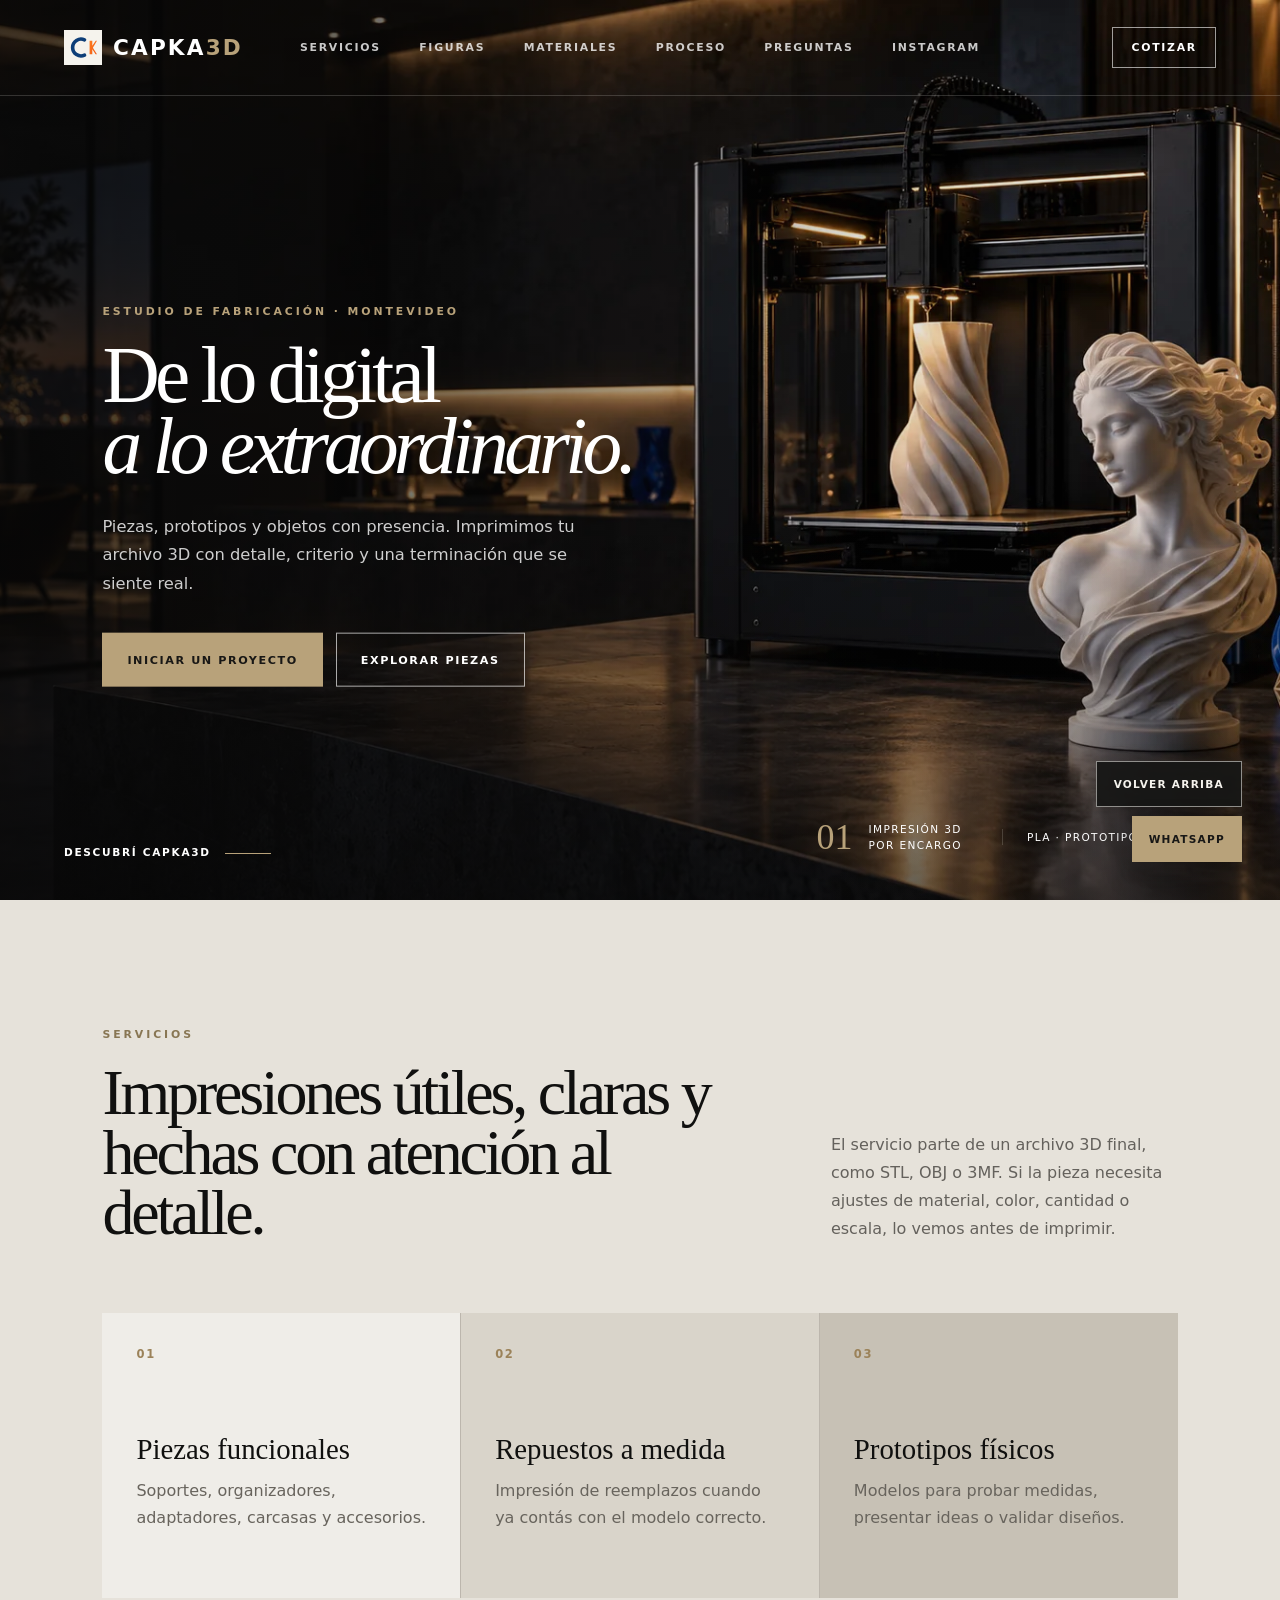
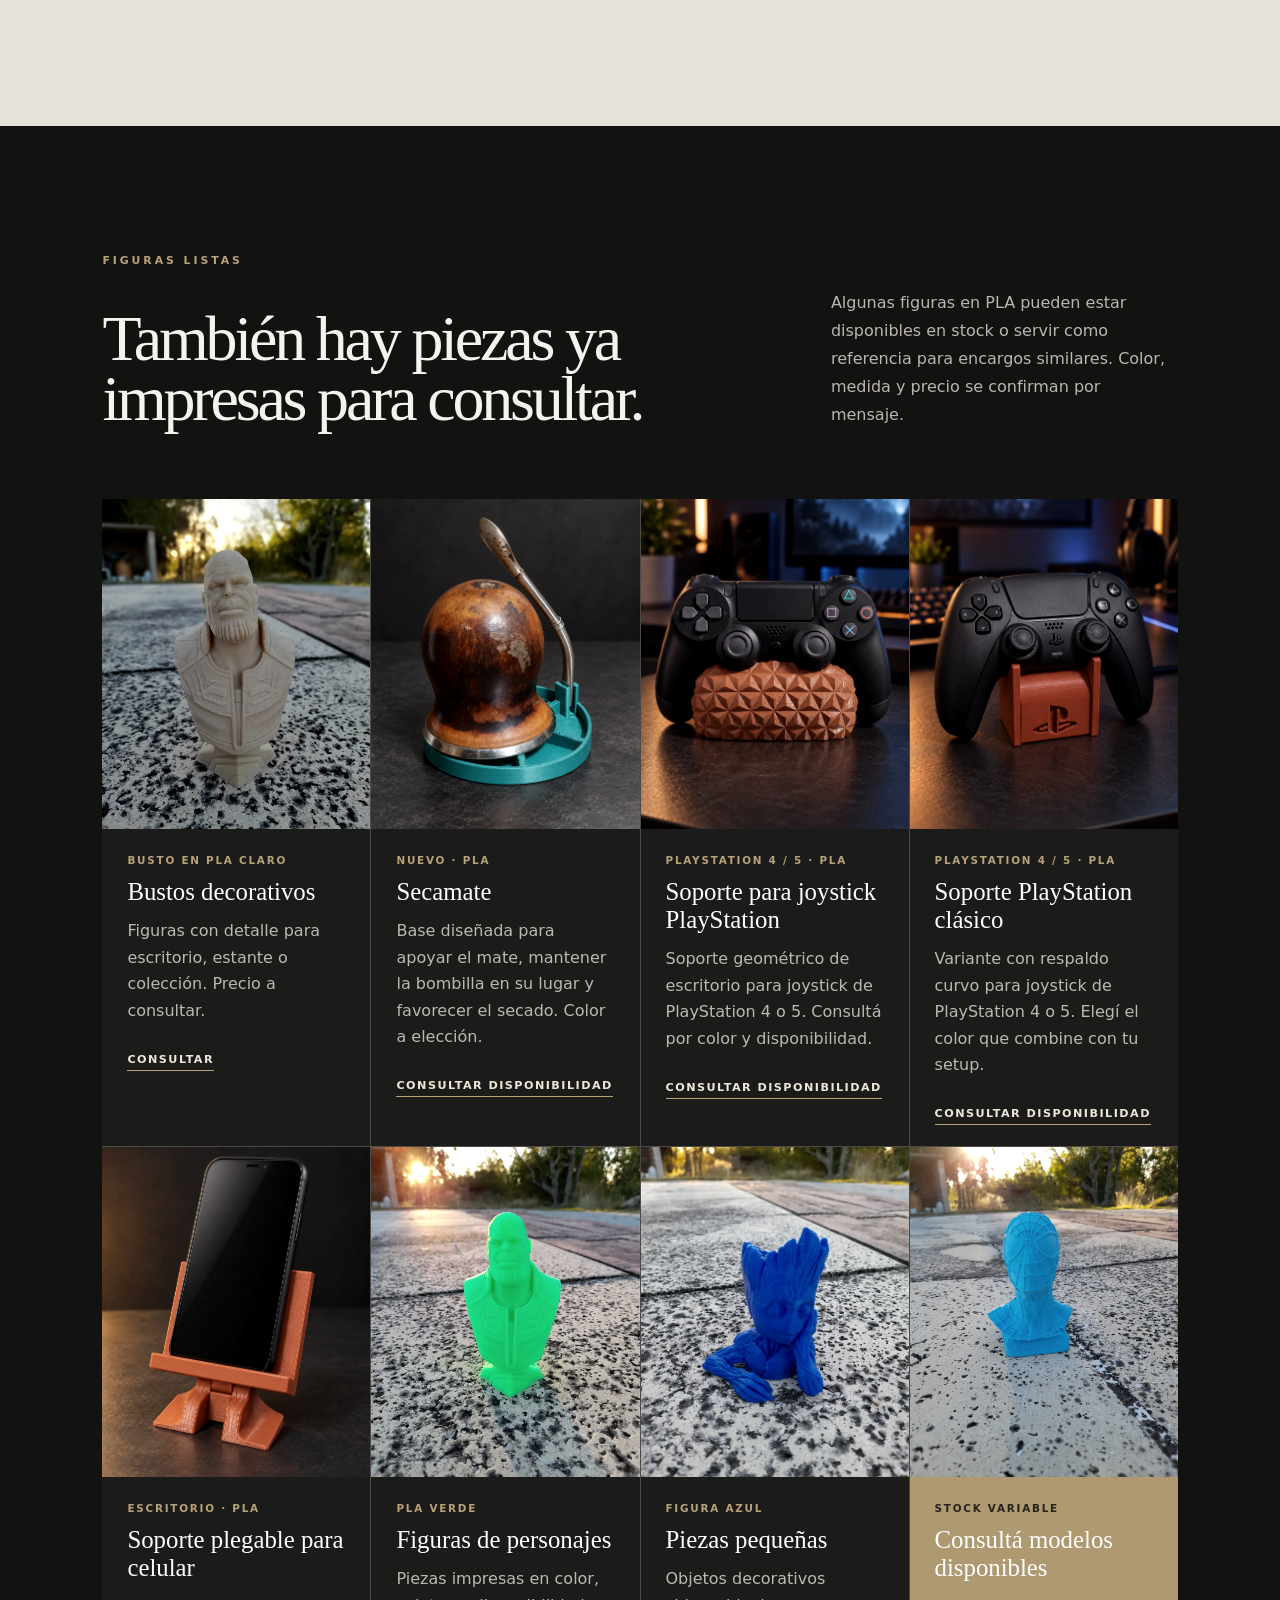
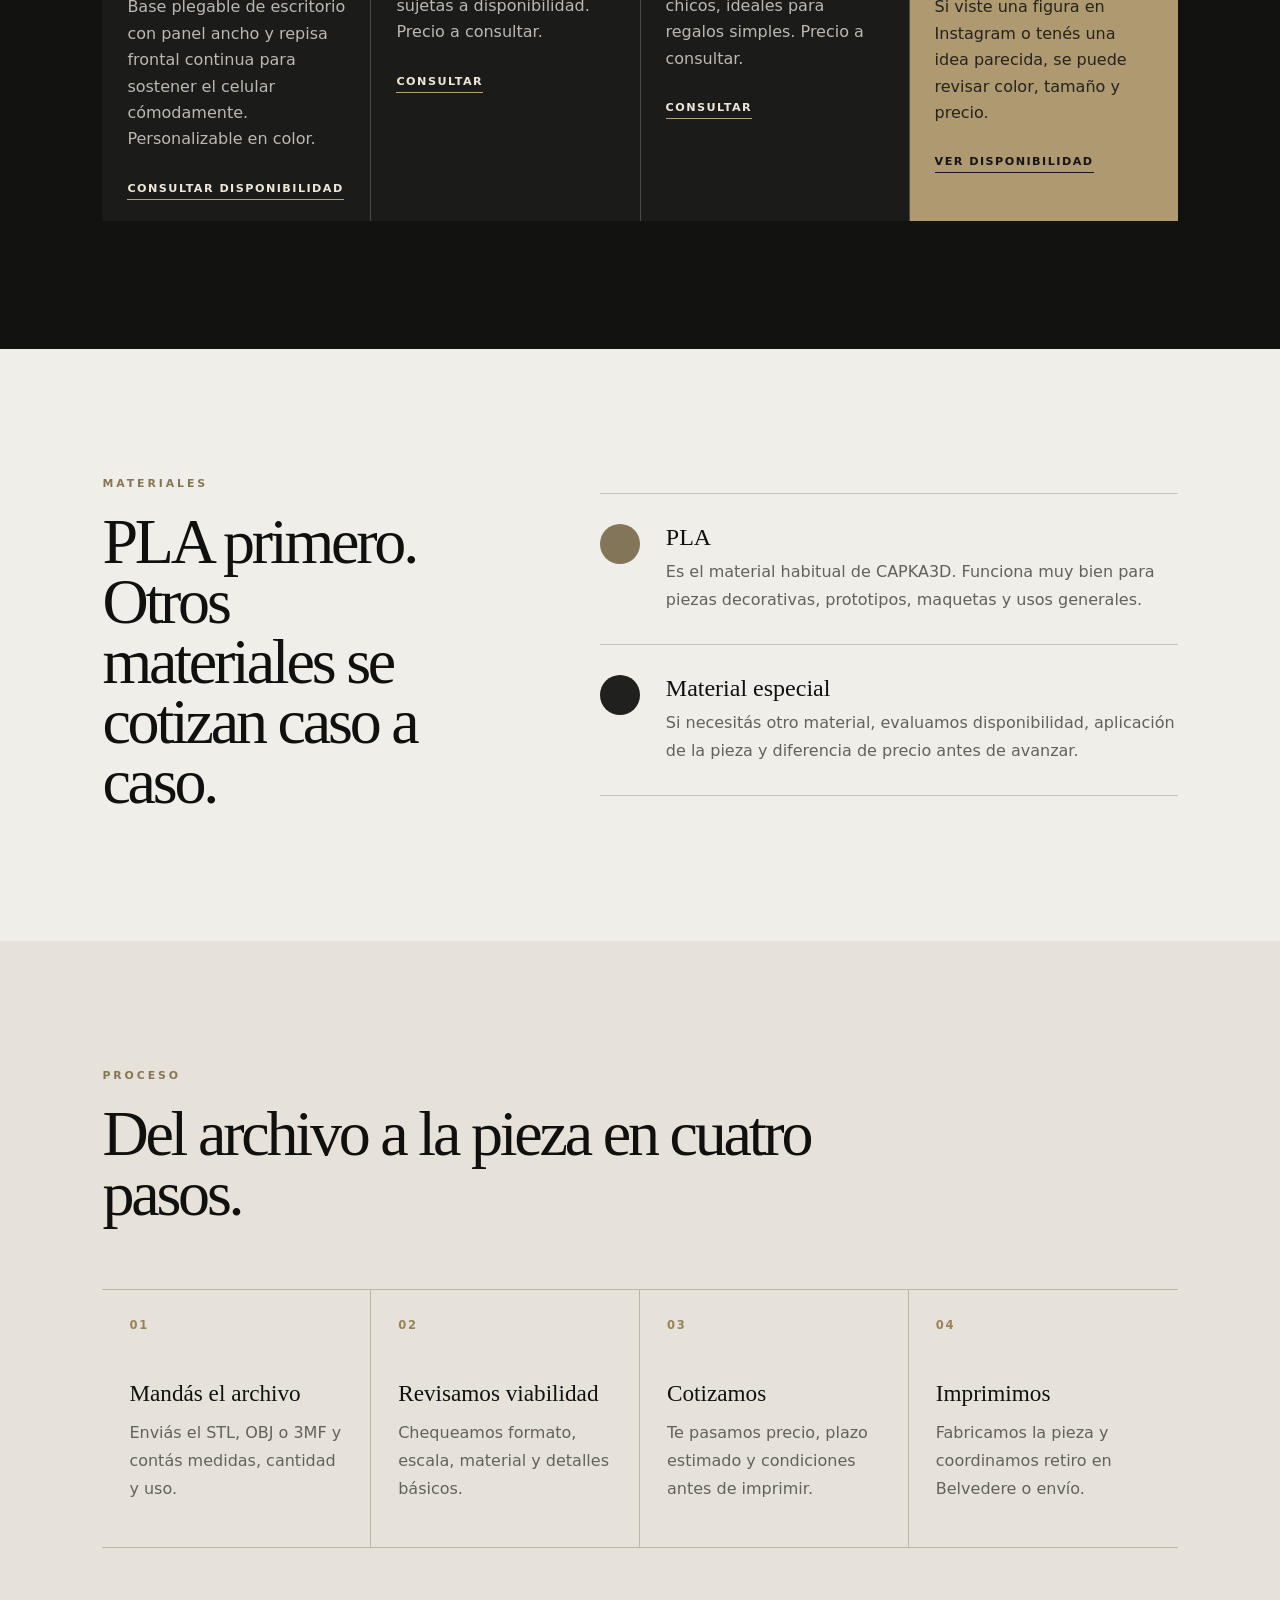
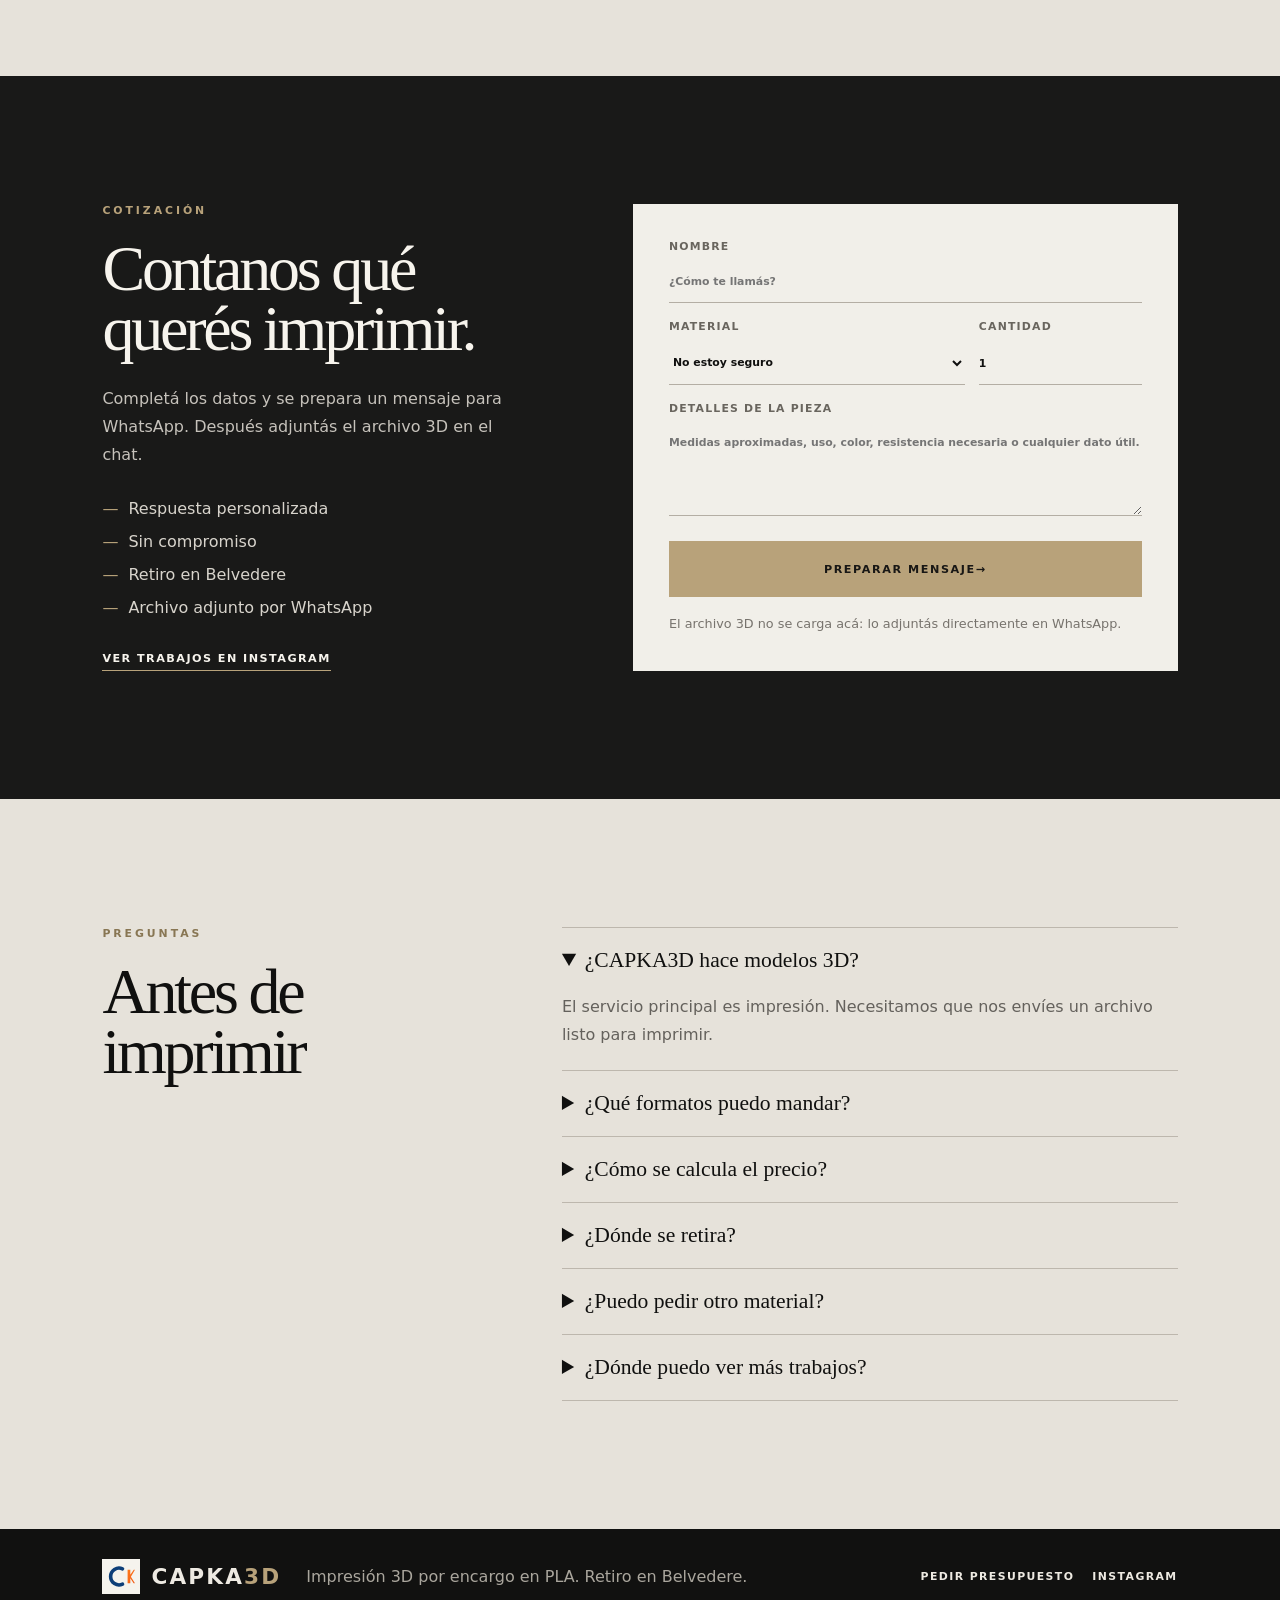
==== index.html @ 9d84adc4 "Subo archivos de la web" ====
<!doctype html>
<html lang="es">
  <head>
    <meta charset="utf-8" />
    <meta name="viewport" content="width=device-width, initial-scale=1" />
    <title>CAPKA3D | Impresión 3D por encargo</title>
    <meta
      name="description"
      content="CAPKA3D ofrece impresión 3D por encargo en PLA. Enviá tu archivo 3D listo para imprimir y recibí una cotización personalizada."
    />
    <link rel="preload" href="assets/webp/hero-capka3d-premium-v2.webp" as="image" />
    <link rel="icon" href="assets/logo-mark.svg" type="image/svg+xml" />
    <link rel="stylesheet" href="styles.css" />
    <script src="script.js" defer></script>
  </head>
  <body>
    <header class="site-header">
      <a class="brand" href="#inicio" aria-label="CAPKA3D, inicio">
        <img
          class="brand-mark"
          src="assets/logo-mark.svg"
          alt=""
          aria-hidden="true"
        />
        <span class="brand-word">CAPKA<span>3D</span></span>
      </a>
      <button class="menu-toggle" type="button" aria-expanded="false">
        <span></span>
        <span></span>
        <span></span>
        <span class="sr-only">Abrir menú</span>
      </button>
      <nav class="site-nav" aria-label="Navegación principal">
        <a href="#servicios">Servicios</a>
        <a href="#figuras">Figuras</a>
        <a href="#materiales">Materiales</a>
        <a href="#proceso">Proceso</a>
        <a href="#preguntas">Preguntas</a>
        <a
          href="https://www.instagram.com/capka3d/"
          target="_blank"
          rel="noopener noreferrer"
        >
          Instagram
        </a>
      </nav>
      <a class="header-cta" href="#cotizar">Cotizar</a>
    </header>

    <main>
      <section class="hero" id="inicio">
        <figure class="hero-media">
          <img
            src="assets/webp/hero-capka3d-premium-v2.webp"
            alt="Impresora 3D profesional y pieza escultórica en un estudio de acabado premium"
          />
        </figure>
        <div class="hero-shade" aria-hidden="true"></div>
        <div class="hero-copy">
          <p class="eyebrow">Estudio de fabricación · Montevideo</p>
          <h1>De lo digital<br /><em>a lo extraordinario.</em></h1>
          <p>
            Piezas, prototipos y objetos con presencia. Imprimimos tu archivo
            3D con detalle, criterio y una terminación que se siente real.
          </p>
          <div class="hero-actions" aria-label="Acciones principales">
            <a class="button button-primary" href="#cotizar">Iniciar un proyecto</a>
            <a class="button button-secondary" href="#figuras">Explorar piezas</a>
          </div>
        </div>
        <div class="hero-meta" aria-label="Información destacada">
          <span>01</span><p>Impresión 3D<br />por encargo</p>
          <p>PLA · prototipos · figuras</p>
        </div>
        <a class="hero-scroll" href="#servicios">Descubrí CAPKA3D</a>
      </section>

      <section class="section intro-section" id="servicios">
        <div class="section-kicker">Servicios</div>
        <div class="section-heading">
          <h2>Impresiones útiles, claras y hechas con atención al detalle.</h2>
          <p>
            El servicio parte de un archivo 3D final, como STL, OBJ o 3MF. Si
            la pieza necesita ajustes de material, color, cantidad o escala, lo
            vemos antes de imprimir.
          </p>
        </div>
        <div class="service-grid">
          <article class="service-card">
            <span>01</span>
            <h3>Piezas funcionales</h3>
            <p>Soportes, organizadores, adaptadores, carcasas y accesorios.</p>
          </article>
          <article class="service-card">
            <span>02</span>
            <h3>Repuestos a medida</h3>
            <p>Impresión de reemplazos cuando ya contás con el modelo correcto.</p>
          </article>
          <article class="service-card">
            <span>03</span>
            <h3>Prototipos físicos</h3>
            <p>Modelos para probar medidas, presentar ideas o validar diseños.</p>
          </article>
        </div>
      </section>

      <section class="section ready-section" id="figuras">
        <div class="section-kicker">Figuras listas</div>
        <div class="section-heading">
          <h2>También hay piezas ya impresas para consultar.</h2>
          <p>
            Algunas figuras en PLA pueden estar disponibles en stock o servir
            como referencia para encargos similares. Color, medida y precio se
            confirman por mensaje.
          </p>
        </div>
        <div class="ready-grid">
          <article class="ready-card">
            <img
              src="assets/webp/busto-decorativo-claro.webp"
              alt="Busto decorativo impreso en PLA claro"
              loading="lazy"
            />
            <div>
              <span>Busto en PLA claro</span>
              <h3>Bustos decorativos</h3>
              <p>
                Figuras con detalle para escritorio, estante o colección.
                Precio a consultar.
              </p>
              <a
                class="ready-link"
                href="#cotizar"
                data-quote-detail="Quiero consultar por una figura tipo busto decorativo en PLA claro."
              >
                Consultar
              </a>
            </div>
          </article>
          <article class="ready-card ready-card-secamate">
            <img
              src="assets/webp/secamate-capka3d-v1.webp"
              alt="Secamate impreso en PLA para apoyar y secar un mate"
              loading="lazy"
            />
            <div>
              <span>Nuevo · PLA</span>
              <h3>Secamate</h3>
              <p>
                Base diseñada para apoyar el mate, mantener la bombilla en su
                lugar y favorecer el secado. Color a elección.
              </p>
              <a
                class="ready-link"
                href="#cotizar"
                data-quote-detail="Quiero consultar por un secamate impreso en PLA."
              >
                Consultar disponibilidad
              </a>
            </div>
          </article>
          <article class="ready-card">
            <img
              src="assets/webp/soporte-joystick-playstation-capka3d-v2.webp"
              alt="Soporte geométrico para joystick de PlayStation 4 o 5 impreso en PLA"
              loading="lazy"
            />
            <div>
              <span>PlayStation 4 / 5 · PLA</span>
              <h3>Soporte para joystick PlayStation</h3>
              <p>
                Soporte geométrico de escritorio para joystick de PlayStation
                4 o 5. Consultá por color y disponibilidad.
              </p>
              <a
                class="ready-link"
                href="#cotizar"
                data-quote-detail="Quiero consultar por un soporte para joystick de PlayStation 4 o 5 impreso en PLA."
              >
                Consultar disponibilidad
              </a>
            </div>
          </article>
          <article class="ready-card">
            <img
              src="assets/webp/soporte-joystick-playstation-clasico-capka3d-v1.webp"
              alt="Soporte clásico para joystick de PlayStation 4 o 5 impreso en PLA"
              loading="lazy"
            />
            <div>
              <span>PlayStation 4 / 5 · PLA</span>
              <h3>Soporte PlayStation clásico</h3>
              <p>
                Variante con respaldo curvo para joystick de PlayStation 4 o
                5. Elegí el color que combine con tu setup.
              </p>
              <a
                class="ready-link"
                href="#cotizar"
                data-quote-detail="Quiero consultar por el soporte clásico para joystick de PlayStation 4 o 5 impreso en PLA."
              >
                Consultar disponibilidad
              </a>
            </div>
          </article>
          <article class="ready-card">
            <img
              src="assets/webp/soporte-celular-plegable-capka3d-v3.webp"
              alt="Soporte plegable para celular impreso en PLA"
              loading="lazy"
            />
            <div>
              <span>Escritorio · PLA</span>
              <h3>Soporte plegable para celular</h3>
              <p>
                Base plegable de escritorio con panel ancho y repisa frontal
                continua para sostener el celular cómodamente. Personalizable en color.
              </p>
              <a
                class="ready-link"
                href="#cotizar"
                data-quote-detail="Quiero consultar por un soporte plegable para celular impreso en PLA."
              >
                Consultar disponibilidad
              </a>
            </div>
          </article>
          <article class="ready-card">
            <img
              src="assets/webp/busto-decorativo-verde.webp"
              alt="Busto decorativo impreso en PLA verde"
              loading="lazy"
            />
            <div>
              <span>PLA verde</span>
              <h3>Figuras de personajes</h3>
              <p>
                Piezas impresas en color, sujetas a disponibilidad. Precio a
                consultar.
              </p>
              <a
                class="ready-link"
                href="#cotizar"
                data-quote-detail="Quiero consultar disponibilidad de una figura de personaje impresa en PLA."
              >
                Consultar
              </a>
            </div>
          </article>
          <article class="ready-card">
            <img
              src="assets/webp/figura-azul-pla.webp"
              alt="Figura decorativa azul impresa en PLA"
              loading="lazy"
            />
            <div>
              <span>Figura azul</span>
              <h3>Piezas pequeñas</h3>
              <p>
                Objetos decorativos chicos, ideales para regalos simples.
                Precio a consultar.
              </p>
              <a
                class="ready-link"
                href="#cotizar"
                data-quote-detail="Quiero consultar por una figura decorativa chica impresa en PLA."
              >
                Consultar
              </a>
            </div>
          </article>
          <article class="ready-card ready-card-featured">
            <img
              src="assets/webp/busto-azul-pla.webp"
              alt="Busto decorativo azul impreso en PLA"
              loading="lazy"
            />
            <div>
              <span>Stock variable</span>
              <h3>Consultá modelos disponibles</h3>
              <p>
                Si viste una figura en Instagram o tenés una idea parecida,
                se puede revisar color, tamaño y precio.
              </p>
              <a
                class="ready-link"
                href="#cotizar"
                data-quote-detail="Quiero consultar qué figuras impresas tienen disponibles y precios."
              >
                Ver disponibilidad
              </a>
            </div>
          </article>
        </div>
      </section>

      <section class="section materials-section" id="materiales">
        <div>
          <div class="section-kicker">Materiales</div>
          <h2>PLA primero. Otros materiales se cotizan caso a caso.</h2>
        </div>
        <div class="material-panel">
          <article>
            <span class="material-dot pla"></span>
            <div>
              <h3>PLA</h3>
              <p>
                Es el material habitual de CAPKA3D. Funciona muy bien para
                piezas decorativas, prototipos, maquetas y usos generales.
              </p>
            </div>
          </article>
          <article>
            <span class="material-dot custom"></span>
            <div>
              <h3>Material especial</h3>
              <p>
                Si necesitás otro material, evaluamos disponibilidad,
                aplicación de la pieza y diferencia de precio antes de avanzar.
              </p>
            </div>
          </article>
        </div>
      </section>

      <section class="section process-section" id="proceso">
        <div class="section-kicker">Proceso</div>
        <h2>Del archivo a la pieza en cuatro pasos.</h2>
        <ol class="process-grid">
          <li>
            <span>01</span>
            <h3>Mandás el archivo</h3>
            <p>Enviás el STL, OBJ o 3MF y contás medidas, cantidad y uso.</p>
          </li>
          <li>
            <span>02</span>
            <h3>Revisamos viabilidad</h3>
            <p>Chequeamos formato, escala, material y detalles básicos.</p>
          </li>
          <li>
            <span>03</span>
            <h3>Cotizamos</h3>
            <p>Te pasamos precio, plazo estimado y condiciones antes de imprimir.</p>
          </li>
          <li>
            <span>04</span>
            <h3>Imprimimos</h3>
            <p>Fabricamos la pieza y coordinamos retiro en Belvedere o envío.</p>
          </li>
        </ol>
      </section>

      <section class="section quote-section" id="cotizar">
        <div class="quote-copy">
          <div class="section-kicker">Cotización</div>
          <h2>Contanos qué querés imprimir.</h2>
          <p>
            Completá los datos y se prepara un mensaje para WhatsApp. Después
            adjuntás el archivo 3D en el chat.
          </p>
          <ul class="quote-list">
            <li>Respuesta personalizada</li>
            <li>Sin compromiso</li>
            <li>Retiro en Belvedere</li>
            <li>Archivo adjunto por WhatsApp</li>
          </ul>
          <a
            class="instagram-link"
            href="https://www.instagram.com/capka3d/"
            target="_blank"
            rel="noopener noreferrer"
          >
            Ver trabajos en Instagram
          </a>
        </div>

        <form class="quote-form">
          <label>
            Nombre
            <input
              type="text"
              name="nombre"
              autocomplete="name"
              placeholder="¿Cómo te llamás?"
              required
            />
          </label>
          <div class="form-row">
            <label>
              Material
              <select name="material">
                <option>PLA</option>
                <option selected>No estoy seguro</option>
                <option>Otro material a evaluar</option>
              </select>
            </label>
            <label>
              Cantidad
              <input type="number" name="cantidad" min="1" value="1" required />
            </label>
          </div>
          <label>
            Detalles de la pieza
            <textarea
              name="detalles"
              rows="5"
              placeholder="Medidas aproximadas, uso, color, resistencia necesaria o cualquier dato útil."
              required
            ></textarea>
          </label>
          <button class="button button-primary form-button" type="submit">
            Preparar mensaje <span aria-hidden="true">→</span>
          </button>
          <p class="form-note">
            El archivo 3D no se carga acá: lo adjuntás directamente en WhatsApp.
          </p>
        </form>
      </section>

      <section class="section faq-section" id="preguntas">
        <div>
          <div class="section-kicker">Preguntas</div>
          <h2>Antes de imprimir</h2>
        </div>
        <div class="faq-list">
          <details open>
            <summary>¿CAPKA3D hace modelos 3D?</summary>
            <p>
              El servicio principal es impresión. Necesitamos que nos envíes un
              archivo listo para imprimir.
            </p>
          </details>
          <details>
            <summary>¿Qué formatos puedo mandar?</summary>
            <p>Preferentemente STL, OBJ o 3MF.</p>
          </details>
          <details>
            <summary>¿Cómo se calcula el precio?</summary>
            <p>
              Depende del tamaño, material, tiempo de impresión, cantidad y
              terminación. Los precios se confirman por WhatsApp antes de
              imprimir.
            </p>
          </details>
          <details>
            <summary>¿Dónde se retira?</summary>
            <p>
              El retiro se coordina en Belvedere. Si necesitás envío, se evalúa
              según la zona.
            </p>
          </details>
          <details>
            <summary>¿Puedo pedir otro material?</summary>
            <p>
              Sí. Se evalúa disponibilidad, uso de la pieza y precio antes de
              confirmar el trabajo.
            </p>
          </details>
          <details>
            <summary>¿Dónde puedo ver más trabajos?</summary>
            <p>
              Podés ver novedades y figuras disponibles en Instagram:
              <a
                class="inline-link"
                href="https://www.instagram.com/capka3d/"
                target="_blank"
                rel="noopener noreferrer"
              >
                @capka3d
              </a>.
            </p>
          </details>
        </div>
      </section>
    </main>

    <div class="quick-actions" aria-label="Accesos rápidos">
      <a class="quick-action quick-action-top" href="#inicio">Volver arriba</a>
      <a
        class="quick-action quick-action-whatsapp"
        href="https://wa.me/59892467494"
        target="_blank"
        rel="noopener noreferrer"
      >
        WhatsApp
      </a>
    </div>

    <footer class="site-footer">
      <a class="brand footer-brand" href="#inicio" aria-label="CAPKA3D, inicio">
        <img
          class="brand-mark"
          src="assets/logo-mark.svg"
          alt=""
          aria-hidden="true"
        />
        <span class="brand-word">CAPKA<span>3D</span></span>
      </a>
      <p>Impresión 3D por encargo en PLA. Retiro en Belvedere.</p>
      <div class="footer-actions">
        <a class="footer-link" href="#cotizar">Pedir presupuesto</a>
        <a
          class="footer-link"
          href="https://www.instagram.com/capka3d/"
          target="_blank"
          rel="noopener noreferrer"
        >
          Instagram
        </a>
      </div>
    </footer>
  </body>
</html>
---- styles.css ----
:root {
  --ink: #10100f;
  --coal: #171716;
  --paper: #eeece6;
  --sand: #d6d0c5;
  --gold: #b8a27a;
  --mist: #b8b5ae;
  --line: rgba(238, 236, 230, 0.18);
}
* {
  box-sizing: border-box;
}
html {
  scroll-behavior: smooth;
}
body {
  margin: 0;
  background: var(--paper);
  color: var(--ink);
  font-family:
    Inter,
    ui-sans-serif,
    system-ui,
    -apple-system,
    "Segoe UI",
    sans-serif;
  -webkit-font-smoothing: antialiased;
}
img {
  display: block;
  max-width: 100%;
}
a {
  color: inherit;
  text-decoration: none;
}
button,
input,
select,
textarea {
  font: inherit;
}
.sr-only {
  position: absolute;
  width: 1px;
  height: 1px;
  padding: 0;
  overflow: hidden;
  clip: rect(0, 0, 0, 0);
  white-space: nowrap;
  border: 0;
}
.site-header {
  position: absolute;
  z-index: 20;
  top: 0;
  left: 0;
  width: 100%;
  height: 96px;
  display: grid;
  grid-template-columns: 1fr auto 1fr;
  align-items: center;
  padding: 0 clamp(24px, 5vw, 78px);
  color: #fff;
  border-bottom: 1px solid var(--line);
}
.brand {
  display: inline-flex;
  align-items: center;
  gap: 11px;
  width: max-content;
}
.brand-mark {
  width: 38px;
  max-height: 38px;
  padding: 4px;
  background: #f5f3ed;
  filter: none;
}
.brand-word {
  font-size: 1.35rem;
  font-weight: 800;
  letter-spacing: 0.1em;
}
.brand-word span {
  color: var(--gold);
}
.site-nav {
  display: flex;
  gap: clamp(20px, 3vw, 46px);
  align-items: center;
}
.site-nav a,
.header-cta {
  font-size: 0.68rem;
  font-weight: 750;
  letter-spacing: 0.16em;
  text-transform: uppercase;
}
.site-nav a {
  opacity: 0.78;
  transition: opacity 0.2s;
}
.site-nav a:hover {
  opacity: 1;
}
.header-cta {
  justify-self: end;
  padding: 13px 18px;
  border: 1px solid rgba(255, 255, 255, 0.6);
  transition:
    background 0.2s,
    color 0.2s;
}
.header-cta:hover {
  background: #fff;
  color: var(--ink);
}
.menu-toggle {
  display: none;
}
.hero {
  position: relative;
  min-height: 760px;
  height: 100vh;
  overflow: hidden;
  background: var(--coal);
  color: #fff;
}
.hero-media,
.hero-media img {
  position: absolute;
  inset: 0;
  width: 100%;
  height: 100%;
  margin: 0;
}
.hero-media img {
  object-fit: cover;
  object-position: center;
}
.hero-shade {
  position: absolute;
  inset: 0;
  background:
    linear-gradient(
      90deg,
      rgba(8, 8, 8, 0.78) 0%,
      rgba(10, 10, 10, 0.51) 38%,
      rgba(10, 10, 10, 0.1) 70%
    ),
    linear-gradient(0deg, rgba(5, 5, 5, 0.58), transparent 43%);
}
.hero-copy {
  position: absolute;
  z-index: 2;
  top: 50%;
  left: clamp(24px, 8vw, 152px);
  width: min(625px, 48vw);
  transform: translateY(-38%);
}
.eyebrow,
.section-kicker {
  margin: 0 0 22px;
  color: var(--gold);
  font-size: 0.68rem;
  font-weight: 750;
  letter-spacing: 0.27em;
  text-transform: uppercase;
}
.hero h1 {
  margin: 0;
  font-family: Georgia, "Times New Roman", serif;
  font-size: clamp(3.6rem, 6.2vw, 7.1rem);
  font-weight: 400;
  line-height: 0.9;
  letter-spacing: -0.06em;
}
.hero h1 em {
  font-weight: 400;
}
.hero-copy > p:not(.eyebrow) {
  max-width: 480px;
  margin: 30px 0 0;
  color: rgba(255, 255, 255, 0.8);
  font-size: 1.02rem;
  line-height: 1.75;
}
.hero-actions {
  display: flex;
  gap: 13px;
  margin-top: 35px;
}
.button {
  display: inline-flex;
  align-items: center;
  justify-content: center;
  min-height: 54px;
  padding: 0 24px;
  border: 1px solid transparent;
  font-size: 0.7rem;
  font-weight: 800;
  letter-spacing: 0.14em;
  text-transform: uppercase;
  transition:
    transform 0.2s,
    background 0.2s,
    color 0.2s;
}
.button:hover {
  transform: translateY(-3px);
}
.button-primary {
  color: #181715;
  background: var(--gold);
}
.button-primary:hover {
  background: #ded0b3;
}
.button-secondary {
  border-color: rgba(255, 255, 255, 0.65);
  color: #fff;
}
.button-secondary:hover {
  background: #fff;
  color: var(--ink);
}
.hero-meta {
  position: absolute;
  z-index: 2;
  right: clamp(24px, 5vw, 78px);
  bottom: 42px;
  display: flex;
  align-items: center;
  gap: 16px;
  color: #fff;
}
.hero-meta span {
  font-family: Georgia, serif;
  font-size: 2.25rem;
  color: var(--gold);
}
.hero-meta p {
  margin: 0;
  font-size: 0.66rem;
  line-height: 1.55;
  letter-spacing: 0.13em;
  text-transform: uppercase;
}
.hero-meta p:last-child {
  margin-left: 24px;
  padding-left: 24px;
  border-left: 1px solid var(--line);
}
.hero-scroll {
  position: absolute;
  z-index: 2;
  bottom: 42px;
  left: clamp(24px, 5vw, 78px);
  font-size: 0.66rem;
  font-weight: 700;
  letter-spacing: 0.16em;
  text-transform: uppercase;
}
.hero-scroll:after {
  content: "";
  display: inline-block;
  width: 46px;
  margin-left: 14px;
  border-top: 1px solid var(--gold);
  vertical-align: middle;
}
.section {
  padding: clamp(78px, 10vw, 142px) clamp(24px, 8vw, 152px);
}
.section-kicker {
  color: #887653;
}
.section-heading {
  display: grid;
  grid-template-columns: minmax(0, 1.15fr) minmax(260px, 0.65fr);
  gap: clamp(45px, 9vw, 150px);
  align-items: end;
}
.section h2 {
  margin: 0;
  font-family: Georgia, "Times New Roman", serif;
  font-size: clamp(2.8rem, 5vw, 5.6rem);
  font-weight: 400;
  line-height: 0.94;
  letter-spacing: -0.05em;
}
.section-heading p,
.material-panel p,
.process-grid p,
.quote-copy p,
.faq-list p {
  margin: 0;
  color: #64615c;
  line-height: 1.75;
}
.intro-section,
.process-section {
  background: #e6e2da;
}
.service-grid {
  display: grid;
  grid-template-columns: repeat(3, 1fr);
  gap: 1px;
  margin-top: 70px;
  background: #bcb6ad;
}
.service-card {
  min-height: 285px;
  padding: 34px;
  background: #efede8;
}
.service-card:nth-child(2) {
  background: #d9d4ca;
}
.service-card:nth-child(3) {
  background: #c7c1b5;
}
.service-card span,
.process-grid span {
  display: block;
  margin-bottom: 72px;
  color: #9b8259;
  font-size: 0.72rem;
  font-weight: 800;
  letter-spacing: 0.15em;
}
.service-card h3,
.ready-card h3 {
  margin: 0 0 12px;
  font-family: Georgia, serif;
  font-size: 1.8rem;
  font-weight: 400;
}
.service-card p {
  margin: 0;
  color: #68645d;
  line-height: 1.65;
}
.ready-section {
  background: #121211;
  color: #f5f3ed;
}
.ready-section .section-kicker {
  color: var(--gold);
}
.ready-section .section-heading p {
  color: #bbb7af;
}
.ready-grid {
  display: grid;
  grid-template-columns: repeat(4, 1fr);
  gap: 1px;
  margin-top: 70px;
  background: #4c4a46;
}
.ready-card {
  background: #1b1b1a;
  transition:
    background 0.2s,
    transform 0.2s;
}
.ready-card:hover {
  background: #242321;
  transform: translateY(-5px);
}
.ready-card img {
  width: 100%;
  height: 330px;
  object-fit: cover;
  filter: saturate(0.8) contrast(1.08);
}
.ready-card div {
  min-height: 238px;
  padding: 25px;
}
.ready-card span {
  display: block;
  margin-bottom: 12px;
  color: var(--gold);
  font-size: 0.65rem;
  font-weight: 750;
  letter-spacing: 0.17em;
  text-transform: uppercase;
}
.ready-card h3 {
  color: #fff;
  font-size: 1.55rem;
}
.ready-card p {
  margin: 0 0 24px;
  color: #bcb9b2;
  line-height: 1.65;
}
.ready-link {
  color: #eee7d9;
  font-size: 0.7rem;
  font-weight: 750;
  letter-spacing: 0.13em;
  text-transform: uppercase;
  border-bottom: 1px solid var(--gold);
  padding-bottom: 4px;
}
.ready-card-featured {
  background: #ae9970;
}
.ready-card-featured span,
.ready-card-featured p {
  color: #26231d;
}
.ready-card-featured .ready-link {
  color: #171614;
  border-color: #171614;
}
.materials-section {
  display: grid;
  grid-template-columns: 0.78fr 1.22fr;
  gap: clamp(45px, 10vw, 170px);
  align-items: center;
  background: #f0eee9;
}
.material-panel {
  border-top: 1px solid #c8c2b8;
}
.material-panel article {
  display: grid;
  grid-template-columns: auto 1fr;
  gap: 26px;
  padding: 30px 0;
  border-bottom: 1px solid #c8c2b8;
}
.material-dot {
  width: 40px;
  height: 40px;
  border-radius: 50%;
}
.pla {
  background: #837558;
}
.custom {
  background: #20201e;
}
.material-panel h3 {
  margin: 0 0 7px;
  font-family: Georgia, serif;
  font-size: 1.5rem;
  font-weight: 400;
}
.process-section h2 {
  max-width: 800px;
}
.process-grid {
  display: grid;
  grid-template-columns: repeat(4, 1fr);
  margin: 65px 0 0;
  padding: 0;
  list-style: none;
  border-top: 1px solid #bbb5ab;
}
.process-grid li {
  min-height: 258px;
  padding: 28px 27px;
  border-right: 1px solid #bbb5ab;
  border-bottom: 1px solid #bbb5ab;
}
.process-grid li:last-child {
  border-right: 0;
}
.process-grid span {
  margin-bottom: 48px;
}
.process-grid h3 {
  margin: 0 0 12px;
  font-family: Georgia, serif;
  font-size: 1.45rem;
  font-weight: 400;
}
.quote-section {
  display: grid;
  grid-template-columns: 0.85fr 1.15fr;
  gap: clamp(45px, 10vw, 170px);
  background: #191918;
  color: #f7f4ed;
}
.quote-section .section-kicker {
  color: var(--gold);
}
.quote-copy p {
  margin-top: 26px;
  color: #c6c2bb;
}
.quote-list {
  display: grid;
  gap: 9px;
  margin: 28px 0 0;
  padding: 0;
  list-style: none;
  color: #d8d4cc;
  line-height: 1.5;
}
.quote-list li:before {
  content: "—";
  color: var(--gold);
  margin-right: 10px;
}
.instagram-link {
  display: inline-block;
  margin-top: 32px;
  padding-bottom: 5px;
  border-bottom: 1px solid var(--gold);
  color: #f7f4ed;
  font-size: 0.7rem;
  font-weight: 750;
  letter-spacing: 0.13em;
  text-transform: uppercase;
}
.quote-form {
  display: grid;
  gap: 17px;
  padding: 36px;
  background: #f1efe9;
  color: var(--ink);
}
.quote-form label {
  display: grid;
  gap: 8px;
  color: #69655e;
  font-size: 0.68rem;
  font-weight: 750;
  letter-spacing: 0.11em;
  text-transform: uppercase;
}
.form-row {
  display: grid;
  grid-template-columns: 1fr 0.55fr;
  gap: 14px;
}
.quote-form input,
.quote-form select,
.quote-form textarea {
  width: 100%;
  border: 0;
  border-bottom: 1px solid #b4aea4;
  padding: 13px 0;
  background: transparent;
  color: var(--ink);
  outline: none;
}
.quote-form input:focus,
.quote-form select:focus,
.quote-form textarea:focus {
  border-color: #8f7958;
}
.quote-form textarea {
  resize: vertical;
}
.form-button {
  border: 0;
  margin-top: 8px;
}
.form-note {
  margin: 0;
  color: #77736d;
  font-size: 0.8rem;
  line-height: 1.5;
}
.faq-section {
  display: grid;
  grid-template-columns: 0.7fr 1.3fr;
  gap: clamp(45px, 10vw, 170px);
  background: #e6e2da;
}
.faq-list {
  display: grid;
  gap: 0;
}
.faq-list details {
  border-top: 1px solid #bdb7ad;
}
.faq-list details:last-child {
  border-bottom: 1px solid #bdb7ad;
}
.faq-list summary {
  padding: 20px 0;
  cursor: pointer;
  font-family: Georgia, serif;
  font-size: 1.35rem;
}
.faq-list p {
  padding: 0 0 21px;
}
.inline-link {
  color: #5e503a;
  text-decoration: underline;
}
.site-footer {
  display: grid;
  grid-template-columns: auto 1fr auto;
  gap: 25px;
  align-items: center;
  padding: 30px clamp(24px, 8vw, 152px);
  background: #111110;
  color: #eeeae2;
}
.site-footer p {
  margin: 0;
  color: #aaa69d;
}
.footer-actions {
  display: flex;
  gap: 18px;
}
.footer-link {
  font-size: 0.68rem;
  font-weight: 750;
  letter-spacing: 0.13em;
  text-transform: uppercase;
}
.footer-brand .brand-mark {
  background: #f5f3ed;
}

.quick-actions {
  position: fixed;
  z-index: 30;
  right: clamp(18px, 3vw, 38px);
  bottom: clamp(18px, 3vw, 38px);
  display: grid;
  justify-items: end;
  gap: 9px;
}

.quick-action {
  display: inline-flex;
  align-items: center;
  justify-content: center;
  min-height: 46px;
  padding: 0 17px;
  box-shadow: 0 12px 28px rgba(0, 0, 0, 0.26);
  font-size: 0.66rem;
  font-weight: 800;
  letter-spacing: 0.12em;
  text-transform: uppercase;
  transition: transform 0.2s ease, background 0.2s ease;
}

.quick-action:hover,
.quick-action:focus-visible {
  transform: translateY(-3px);
}

.quick-action-top {
  color: #f5f3ed;
  border: 1px solid rgba(245, 243, 237, 0.55);
  background: rgba(23, 23, 22, 0.94);
}

.quick-action-top:hover,
.quick-action-top:focus-visible {
  background: #30302d;
}

.quick-action-whatsapp {
  color: #171716;
  background: var(--gold);
}

.quick-action-whatsapp:hover,
.quick-action-whatsapp:focus-visible {
  background: #ded0b3;
}
@media (max-width: 960px) {
  .site-header {
    height: 78px;
    grid-template-columns: auto auto;
  }
  .menu-toggle {
    display: grid;
    justify-self: end;
    gap: 4px;
    width: 42px;
    height: 42px;
    padding: 10px;
    border: 1px solid var(--line);
    background: transparent;
  }
  .menu-toggle span:not(.sr-only) {
    display: block;
    height: 1px;
    background: #fff;
  }
  .site-nav,
  .header-cta {
    display: none;
  }
  .site-header.nav-open {
    height: auto;
    padding-top: 18px;
    padding-bottom: 18px;
    background: #181817;
  }
  .site-header.nav-open .site-nav {
    display: grid;
    grid-column: 1/-1;
    gap: 0;
    border-top: 1px solid var(--line);
    margin-top: 15px;
  }
  .site-header.nav-open .site-nav a {
    padding: 14px 0;
  }
  .site-header.nav-open .header-cta {
    display: inline-flex;
    grid-column: 1/-1;
    justify-self: stretch;
    justify-content: center;
    margin-top: 8px;
  }
  .hero {
    min-height: 690px;
  }
  .hero-copy {
    width: min(610px, 78vw);
  }
  .section-heading,
  .materials-section,
  .quote-section,
  .faq-section {
    grid-template-columns: 1fr;
  }
  .service-grid,
  .ready-grid,
  .process-grid {
    grid-template-columns: 1fr 1fr;
  }
  .process-grid li:nth-child(2) {
    border-right: 0;
  }
  .process-grid li:nth-child(-n + 2) {
    border-bottom: 1px solid #bbb5ab;
  }
  .site-footer {
    grid-template-columns: 1fr;
  }

  .quick-actions {
    right: 18px;
    bottom: 18px;
  }
  .footer-actions {
    justify-content: flex-start;
  }
}
@media (max-width: 600px) {
  .site-header,
  .section {
    padding-left: 18px;
    padding-right: 18px;
  }
  .brand-mark {
    width: 31px;
  }
  .brand-word {
    font-size: 1.1rem;
  }
  .hero {
    min-height: 710px;
    height: 100svh;
  }
  .hero-media img {
    object-position: 60% center;
  }
  .hero-copy {
    left: 18px;
    width: calc(100% - 36px);
    transform: translateY(-31%);
  }
  .hero h1 {
    font-size: 3.55rem;
  }
  .hero-copy > p:not(.eyebrow) {
    font-size: 0.93rem;
  }
  .hero-actions {
    display: grid;
    grid-template-columns: 1fr;
    width: 100%;
  }
  .button {
    width: 100%;
  }
  .hero-meta {
    right: 18px;
    bottom: 26px;
    gap: 10px;
  }
  .hero-meta p:last-child {
    display: none;
  }
  .hero-scroll {
    display: none;
  }
  .section {
    padding-top: 76px;
    padding-bottom: 76px;
  }
  .section h2 {
    font-size: 3rem;
  }
  .section-heading {
    gap: 25px;
  }
  .service-grid,
  .ready-grid,
  .process-grid {
    grid-template-columns: 1fr;
  }
  .ready-card img {
    height: 380px;
  }
  .process-grid li,
  .process-grid li:nth-child(2) {
    border-right: 0;
    border-bottom: 1px solid #bbb5ab;
  }
  .process-grid li:last-child {
    border-bottom: 0;
  }
  .form-row {
    grid-template-columns: 1fr;
  }
  .quote-form {
    padding: 25px;
  }
  .site-footer {
    padding: 28px 18px;
  }
}
@media (prefers-reduced-motion: reduce) {
  * {
    scroll-behavior: auto !important;
    transition: none !important;
  }
}
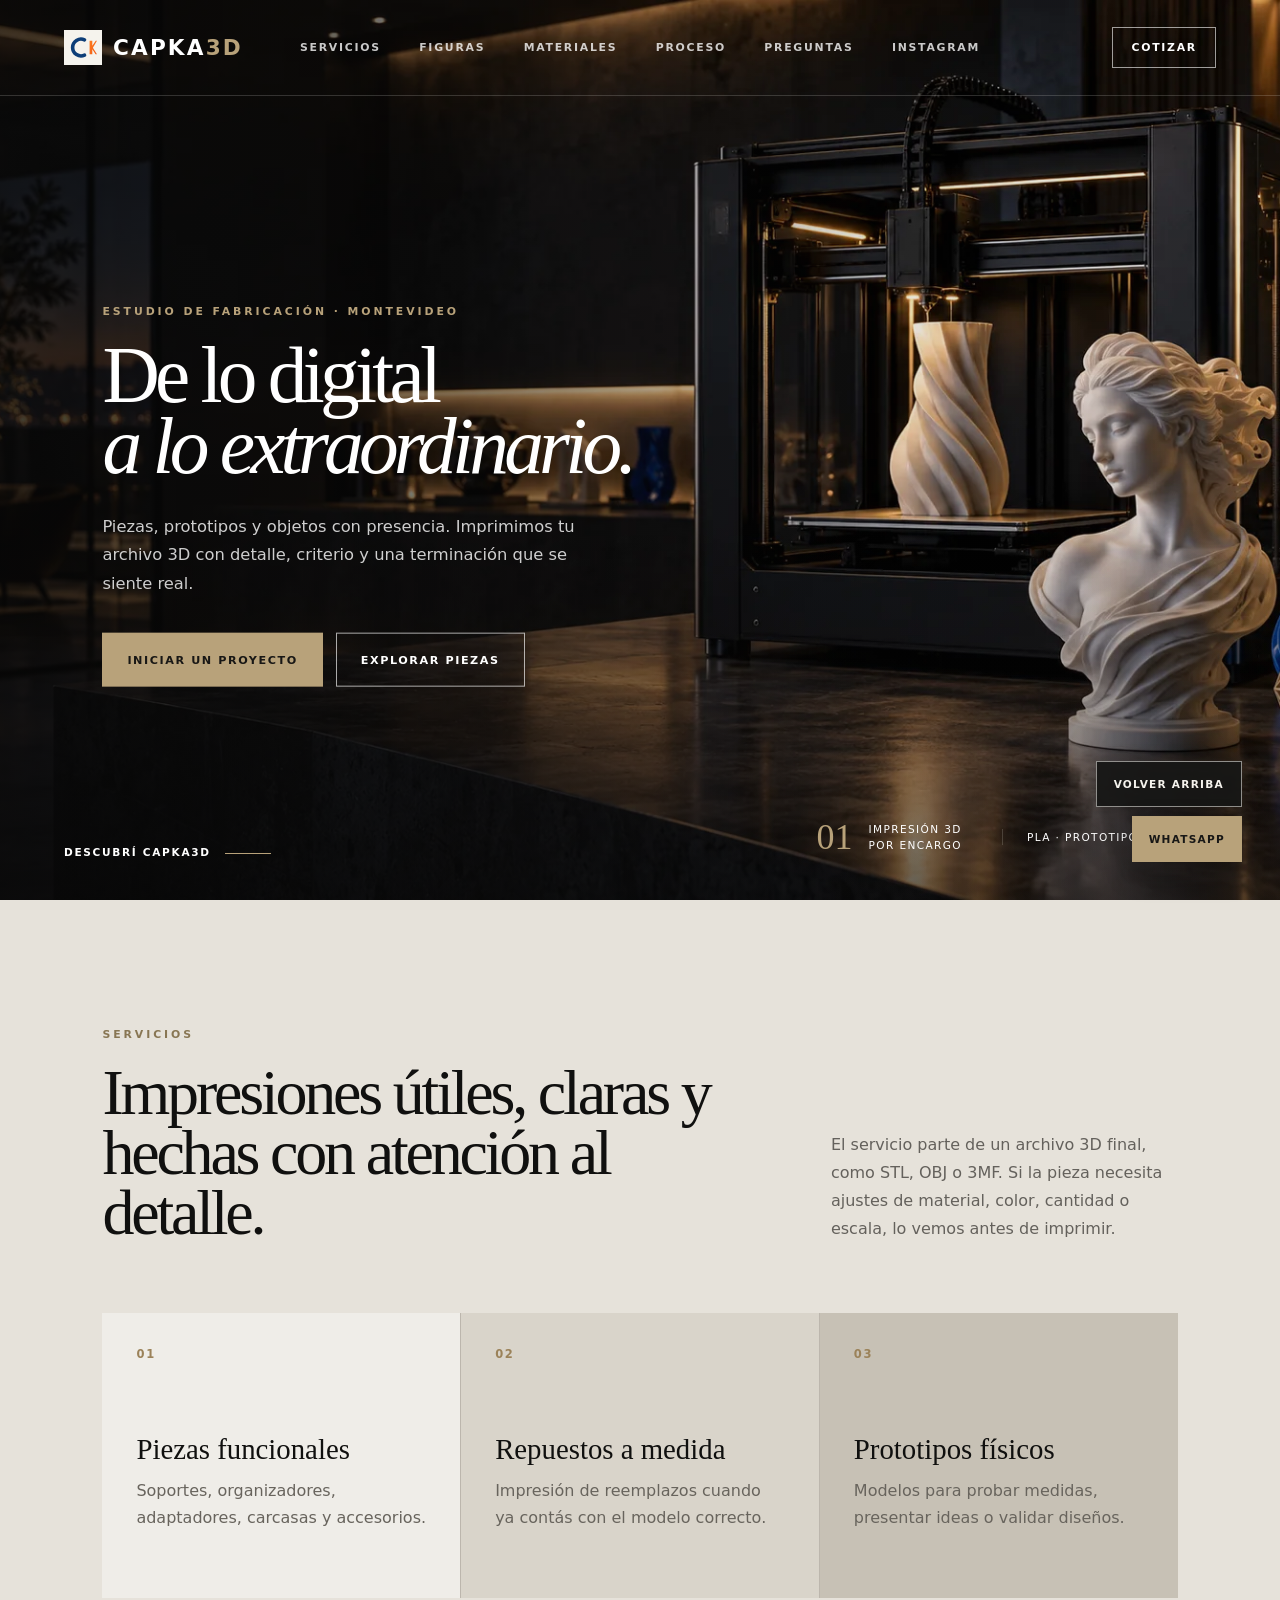
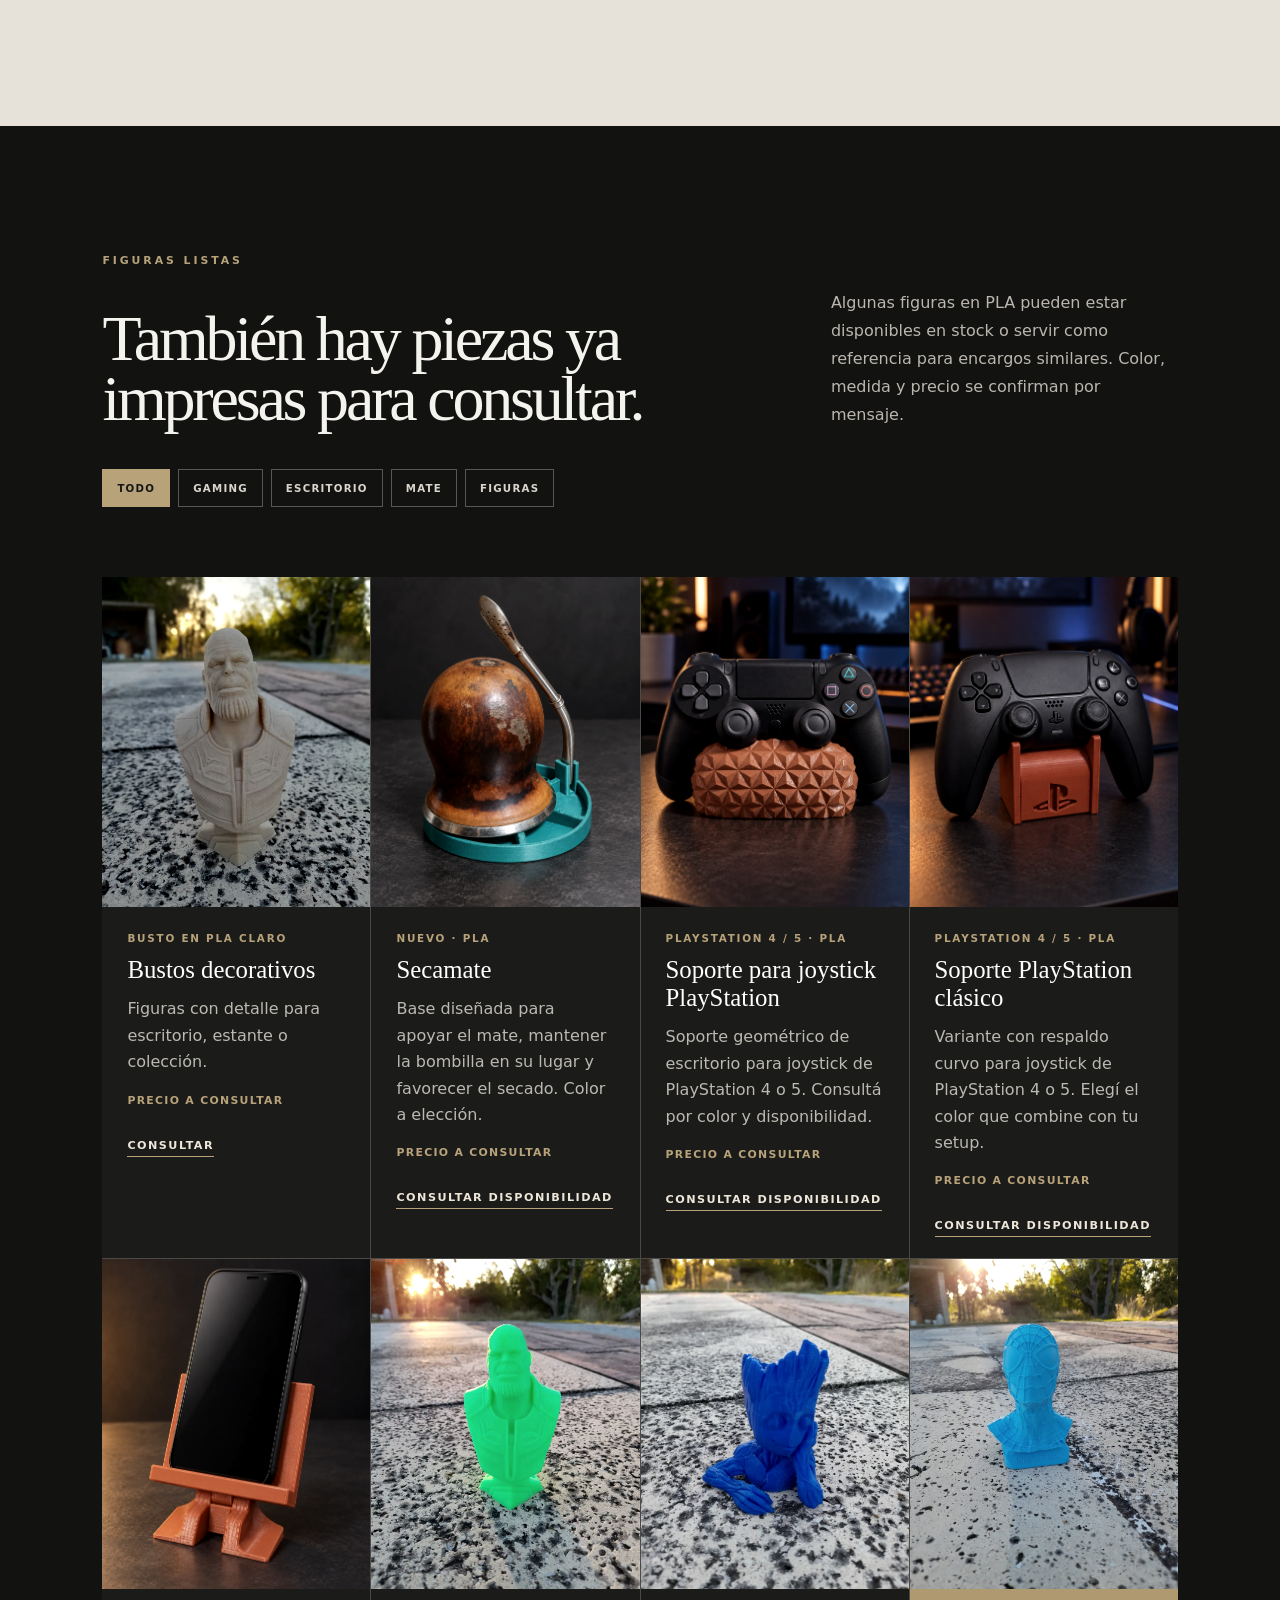
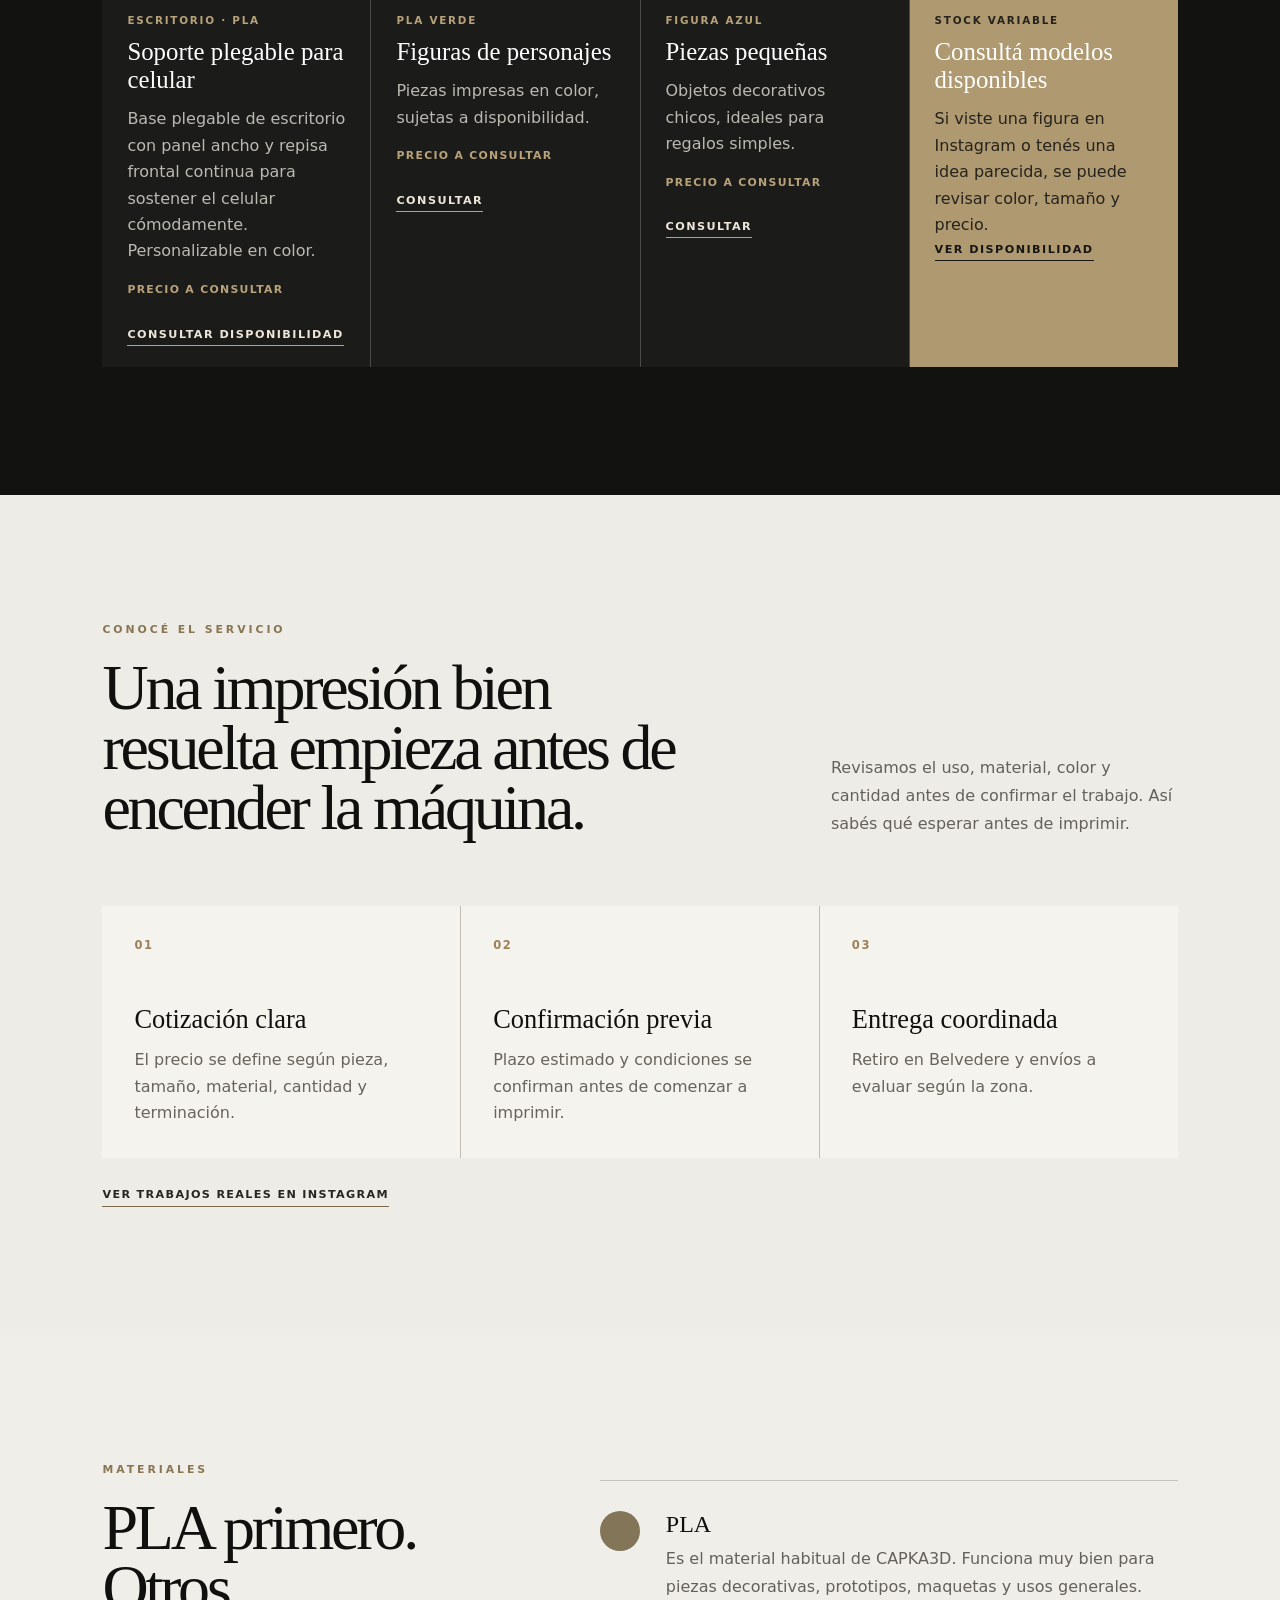
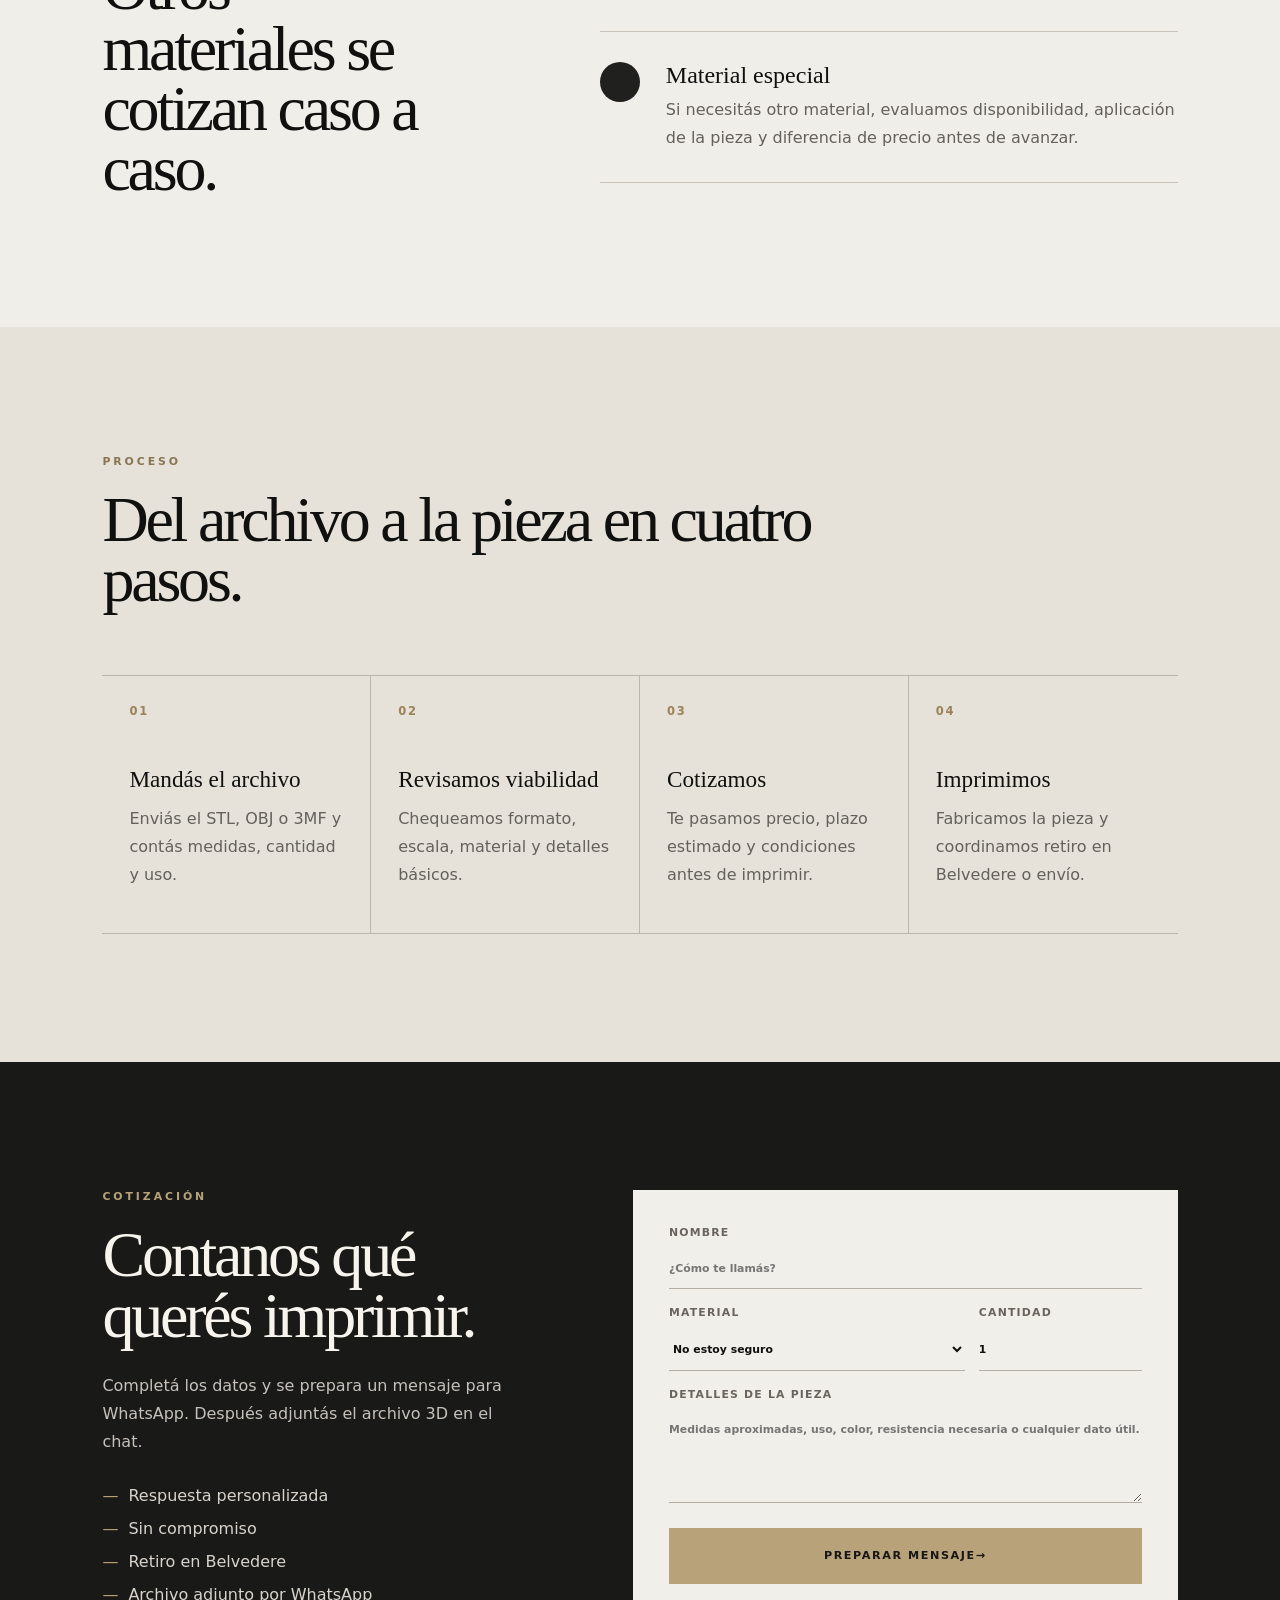
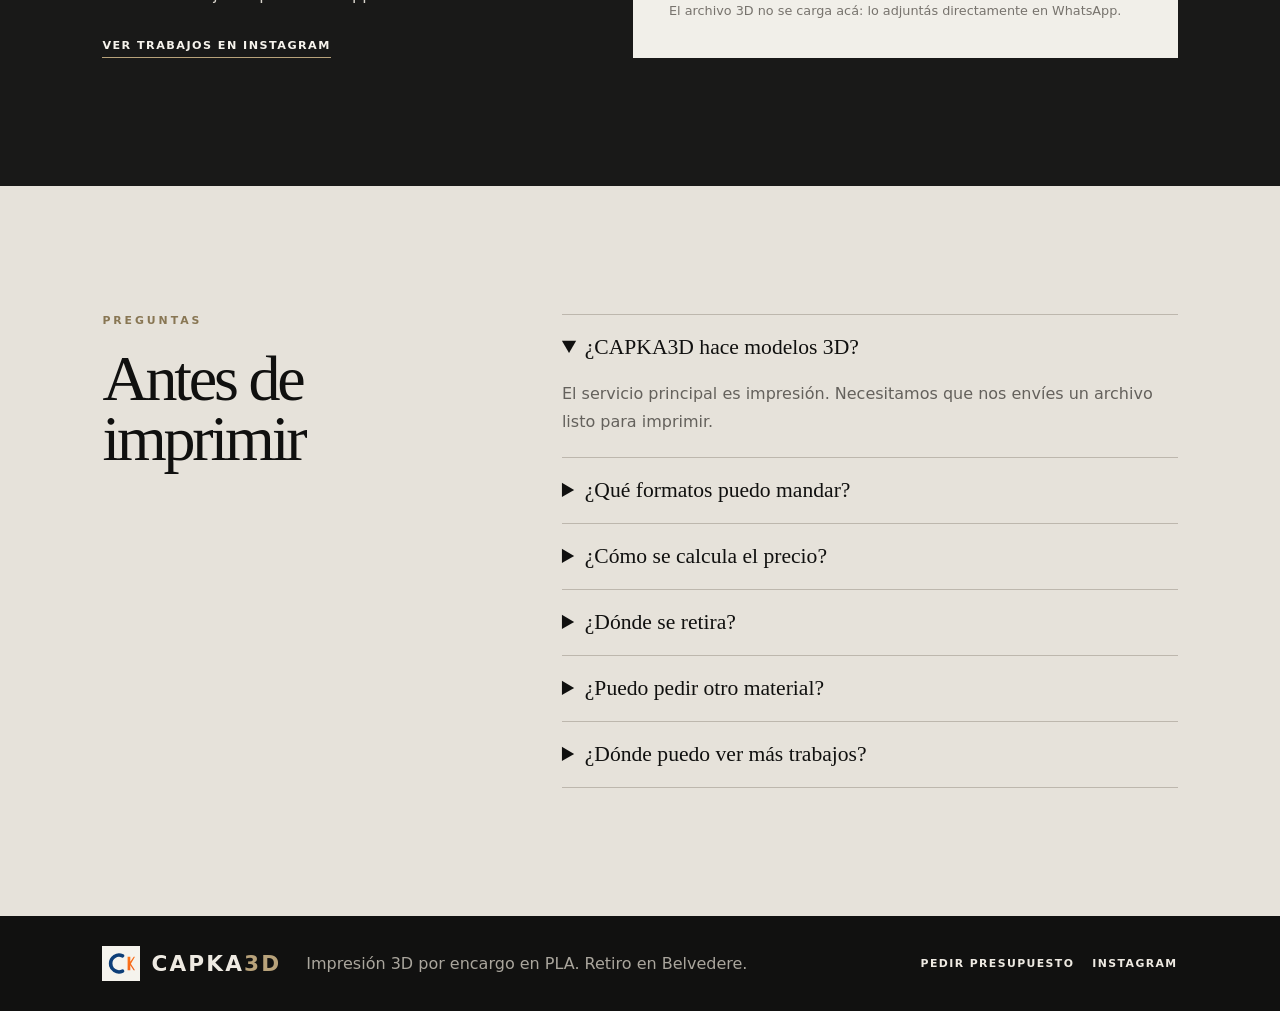
==== commit e9b91006: "agrego mejoras" ====
--- a/index.html
+++ b/index.html
@@ -8,6 +8,13 @@
       name="description"
       content="CAPKA3D ofrece impresión 3D por encargo en PLA. Enviá tu archivo 3D listo para imprimir y recibí una cotización personalizada."
     />
+    <meta property="og:type" content="website" />
+    <meta property="og:url" content="https://capka3d.github.io/" />
+    <meta property="og:title" content="CAPKA3D | Impresión 3D por encargo" />
+    <meta property="og:description" content="Piezas, prototipos y objetos impresos en 3D. Consultá por color, medida y cotización." />
+    <meta property="og:image" content="https://capka3d.github.io/assets/webp/hero-capka3d-premium-v2.webp" />
+    <meta name="twitter:card" content="summary_large_image" />
+    <link rel="canonical" href="https://capka3d.github.io/" />
     <link rel="preload" href="assets/webp/hero-capka3d-premium-v2.webp" as="image" />
     <link rel="icon" href="assets/logo-mark.svg" type="image/svg+xml" />
     <link rel="stylesheet" href="styles.css" />
@@ -114,8 +121,15 @@
             confirman por mensaje.
           </p>
         </div>
+        <div class="catalog-tools" aria-label="Filtrar catálogo">
+          <button class="catalog-filter is-active" type="button" data-filter="all" aria-pressed="true">Todo</button>
+          <button class="catalog-filter" type="button" data-filter="gaming" aria-pressed="false">Gaming</button>
+          <button class="catalog-filter" type="button" data-filter="escritorio" aria-pressed="false">Escritorio</button>
+          <button class="catalog-filter" type="button" data-filter="mate" aria-pressed="false">Mate</button>
+          <button class="catalog-filter" type="button" data-filter="figuras" aria-pressed="false">Figuras</button>
+        </div>
         <div class="ready-grid">
-          <article class="ready-card">
+          <article class="ready-card" data-category="figuras">
             <img
               src="assets/webp/busto-decorativo-claro.webp"
               alt="Busto decorativo impreso en PLA claro"
@@ -126,8 +140,8 @@
               <h3>Bustos decorativos</h3>
               <p>
                 Figuras con detalle para escritorio, estante o colección.
-                Precio a consultar.
-              </p>
+              </p>
+              <p class="product-price">Precio a consultar</p>
               <a
                 class="ready-link"
                 href="#cotizar"
@@ -137,7 +151,7 @@
               </a>
             </div>
           </article>
-          <article class="ready-card ready-card-secamate">
+          <article class="ready-card ready-card-secamate" data-category="mate">
             <img
               src="assets/webp/secamate-capka3d-v1.webp"
               alt="Secamate impreso en PLA para apoyar y secar un mate"
@@ -150,6 +164,7 @@
                 Base diseñada para apoyar el mate, mantener la bombilla en su
                 lugar y favorecer el secado. Color a elección.
               </p>
+              <p class="product-price">Precio a consultar</p>
               <a
                 class="ready-link"
                 href="#cotizar"
@@ -159,7 +174,7 @@
               </a>
             </div>
           </article>
-          <article class="ready-card">
+          <article class="ready-card" data-category="gaming">
             <img
               src="assets/webp/soporte-joystick-playstation-capka3d-v2.webp"
               alt="Soporte geométrico para joystick de PlayStation 4 o 5 impreso en PLA"
@@ -172,6 +187,7 @@
                 Soporte geométrico de escritorio para joystick de PlayStation
                 4 o 5. Consultá por color y disponibilidad.
               </p>
+              <p class="product-price">Precio a consultar</p>
               <a
                 class="ready-link"
                 href="#cotizar"
@@ -181,7 +197,7 @@
               </a>
             </div>
           </article>
-          <article class="ready-card">
+          <article class="ready-card" data-category="gaming">
             <img
               src="assets/webp/soporte-joystick-playstation-clasico-capka3d-v1.webp"
               alt="Soporte clásico para joystick de PlayStation 4 o 5 impreso en PLA"
@@ -194,6 +210,7 @@
                 Variante con respaldo curvo para joystick de PlayStation 4 o
                 5. Elegí el color que combine con tu setup.
               </p>
+              <p class="product-price">Precio a consultar</p>
               <a
                 class="ready-link"
                 href="#cotizar"
@@ -203,7 +220,7 @@
               </a>
             </div>
           </article>
-          <article class="ready-card">
+          <article class="ready-card" data-category="escritorio">
             <img
               src="assets/webp/soporte-celular-plegable-capka3d-v3.webp"
               alt="Soporte plegable para celular impreso en PLA"
@@ -216,6 +233,7 @@
                 Base plegable de escritorio con panel ancho y repisa frontal
                 continua para sostener el celular cómodamente. Personalizable en color.
               </p>
+              <p class="product-price">Precio a consultar</p>
               <a
                 class="ready-link"
                 href="#cotizar"
@@ -225,7 +243,7 @@
               </a>
             </div>
           </article>
-          <article class="ready-card">
+          <article class="ready-card" data-category="figuras">
             <img
               src="assets/webp/busto-decorativo-verde.webp"
               alt="Busto decorativo impreso en PLA verde"
@@ -235,9 +253,9 @@
               <span>PLA verde</span>
               <h3>Figuras de personajes</h3>
               <p>
-                Piezas impresas en color, sujetas a disponibilidad. Precio a
-                consultar.
-              </p>
+                Piezas impresas en color, sujetas a disponibilidad.
+              </p>
+              <p class="product-price">Precio a consultar</p>
               <a
                 class="ready-link"
                 href="#cotizar"
@@ -247,7 +265,7 @@
               </a>
             </div>
           </article>
-          <article class="ready-card">
+          <article class="ready-card" data-category="figuras">
             <img
               src="assets/webp/figura-azul-pla.webp"
               alt="Figura decorativa azul impresa en PLA"
@@ -258,8 +276,8 @@
               <h3>Piezas pequeñas</h3>
               <p>
                 Objetos decorativos chicos, ideales para regalos simples.
-                Precio a consultar.
-              </p>
+              </p>
+              <p class="product-price">Precio a consultar</p>
               <a
                 class="ready-link"
                 href="#cotizar"
@@ -269,7 +287,7 @@
               </a>
             </div>
           </article>
-          <article class="ready-card ready-card-featured">
+          <article class="ready-card ready-card-featured" data-category="figuras">
             <img
               src="assets/webp/busto-azul-pla.webp"
               alt="Busto decorativo azul impreso en PLA"
@@ -292,6 +310,34 @@
             </div>
           </article>
         </div>
+      </section>
+
+      <section class="section trust-section" id="confianza">
+        <div class="section-kicker">Conocé el servicio</div>
+        <div class="section-heading">
+          <h2>Una impresión bien resuelta empieza antes de encender la máquina.</h2>
+          <p>
+            Revisamos el uso, material, color y cantidad antes de confirmar el trabajo. Así sabés qué esperar antes de imprimir.
+          </p>
+        </div>
+        <div class="trust-grid">
+          <article>
+            <span>01</span>
+            <h3>Cotización clara</h3>
+            <p>El precio se define según pieza, tamaño, material, cantidad y terminación.</p>
+          </article>
+          <article>
+            <span>02</span>
+            <h3>Confirmación previa</h3>
+            <p>Plazo estimado y condiciones se confirman antes de comenzar a imprimir.</p>
+          </article>
+          <article>
+            <span>03</span>
+            <h3>Entrega coordinada</h3>
+            <p>Retiro en Belvedere y envíos a evaluar según la zona.</p>
+          </article>
+        </div>
+        <a class="portfolio-link" href="https://www.instagram.com/capka3d/" target="_blank" rel="noopener noreferrer">Ver trabajos reales en Instagram</a>
       </section>
 
       <section class="section materials-section" id="materiales">
@@ -478,7 +524,7 @@
       <a class="quick-action quick-action-top" href="#inicio">Volver arriba</a>
       <a
         class="quick-action quick-action-whatsapp"
-        href="https://wa.me/59892467494"
+        href="https://wa.me/59892467494?text=Hola%2C%20quiero%20consultar%20por%20una%20impresi%C3%B3n%203D%20con%20CAPKA3D."
         target="_blank"
         rel="noopener noreferrer"
       >
--- a/styles.css
+++ b/styles.css
@@ -352,6 +352,32 @@
 .ready-section .section-heading p {
   color: #bbb7af;
 }
+.catalog-tools {
+  display: flex;
+  flex-wrap: wrap;
+  gap: 8px;
+  margin-top: 40px;
+}
+.catalog-filter {
+  min-height: 38px;
+  padding: 0 14px;
+  border: 1px solid rgba(245, 243, 237, 0.3);
+  color: #d9d5cd;
+  background: transparent;
+  cursor: pointer;
+  font-size: 0.64rem;
+  font-weight: 800;
+  letter-spacing: 0.12em;
+  text-transform: uppercase;
+  transition: color 0.2s ease, background 0.2s ease, border-color 0.2s ease;
+}
+.catalog-filter:hover,
+.catalog-filter:focus-visible,
+.catalog-filter.is-active {
+  border-color: var(--gold);
+  color: #171716;
+  background: var(--gold);
+}
 .ready-grid {
   display: grid;
   grid-template-columns: repeat(4, 1fr);
@@ -393,9 +419,21 @@
   font-size: 1.55rem;
 }
 .ready-card p {
-  margin: 0 0 24px;
+  margin: 0;
   color: #bcb9b2;
   line-height: 1.65;
+}
+.ready-card[hidden] {
+  display: none;
+}
+.product-price {
+  margin-top: 16px !important;
+  margin-bottom: 24px !important;
+  color: var(--gold) !important;
+  font-size: 0.68rem;
+  font-weight: 800;
+  letter-spacing: 0.12em;
+  text-transform: uppercase;
 }
 .ready-link {
   color: #eee7d9;
@@ -416,6 +454,54 @@
 .ready-card-featured .ready-link {
   color: #171614;
   border-color: #171614;
+}
+.ready-card-featured .product-price {
+  color: #26231d !important;
+}
+.trust-section {
+  background: #eeece6;
+}
+.trust-grid {
+  display: grid;
+  grid-template-columns: repeat(3, 1fr);
+  gap: 1px;
+  margin-top: 68px;
+  background: #c4bdb2;
+}
+.trust-grid article {
+  min-height: 230px;
+  padding: 32px;
+  background: #f5f3ed;
+}
+.trust-grid span {
+  display: block;
+  margin-bottom: 52px;
+  color: #9b8259;
+  font-size: 0.72rem;
+  font-weight: 800;
+  letter-spacing: 0.14em;
+}
+.trust-grid h3 {
+  margin: 0 0 12px;
+  font-family: Georgia, serif;
+  font-size: 1.65rem;
+  font-weight: 400;
+}
+.trust-grid p {
+  margin: 0;
+  color: #68645d;
+  line-height: 1.65;
+}
+.portfolio-link {
+  display: inline-block;
+  margin-top: 30px;
+  padding-bottom: 5px;
+  border-bottom: 1px solid #7b684a;
+  color: #282622;
+  font-size: 0.7rem;
+  font-weight: 800;
+  letter-spacing: 0.12em;
+  text-transform: uppercase;
 }
 .materials-section {
   display: grid;
@@ -735,7 +821,8 @@
   }
   .service-grid,
   .ready-grid,
-  .process-grid {
+  .process-grid,
+  .trust-grid {
     grid-template-columns: 1fr 1fr;
   }
   .process-grid li:nth-child(2) {
@@ -817,7 +904,8 @@
   }
   .service-grid,
   .ready-grid,
-  .process-grid {
+  .process-grid,
+  .trust-grid {
     grid-template-columns: 1fr;
   }
   .ready-card img {
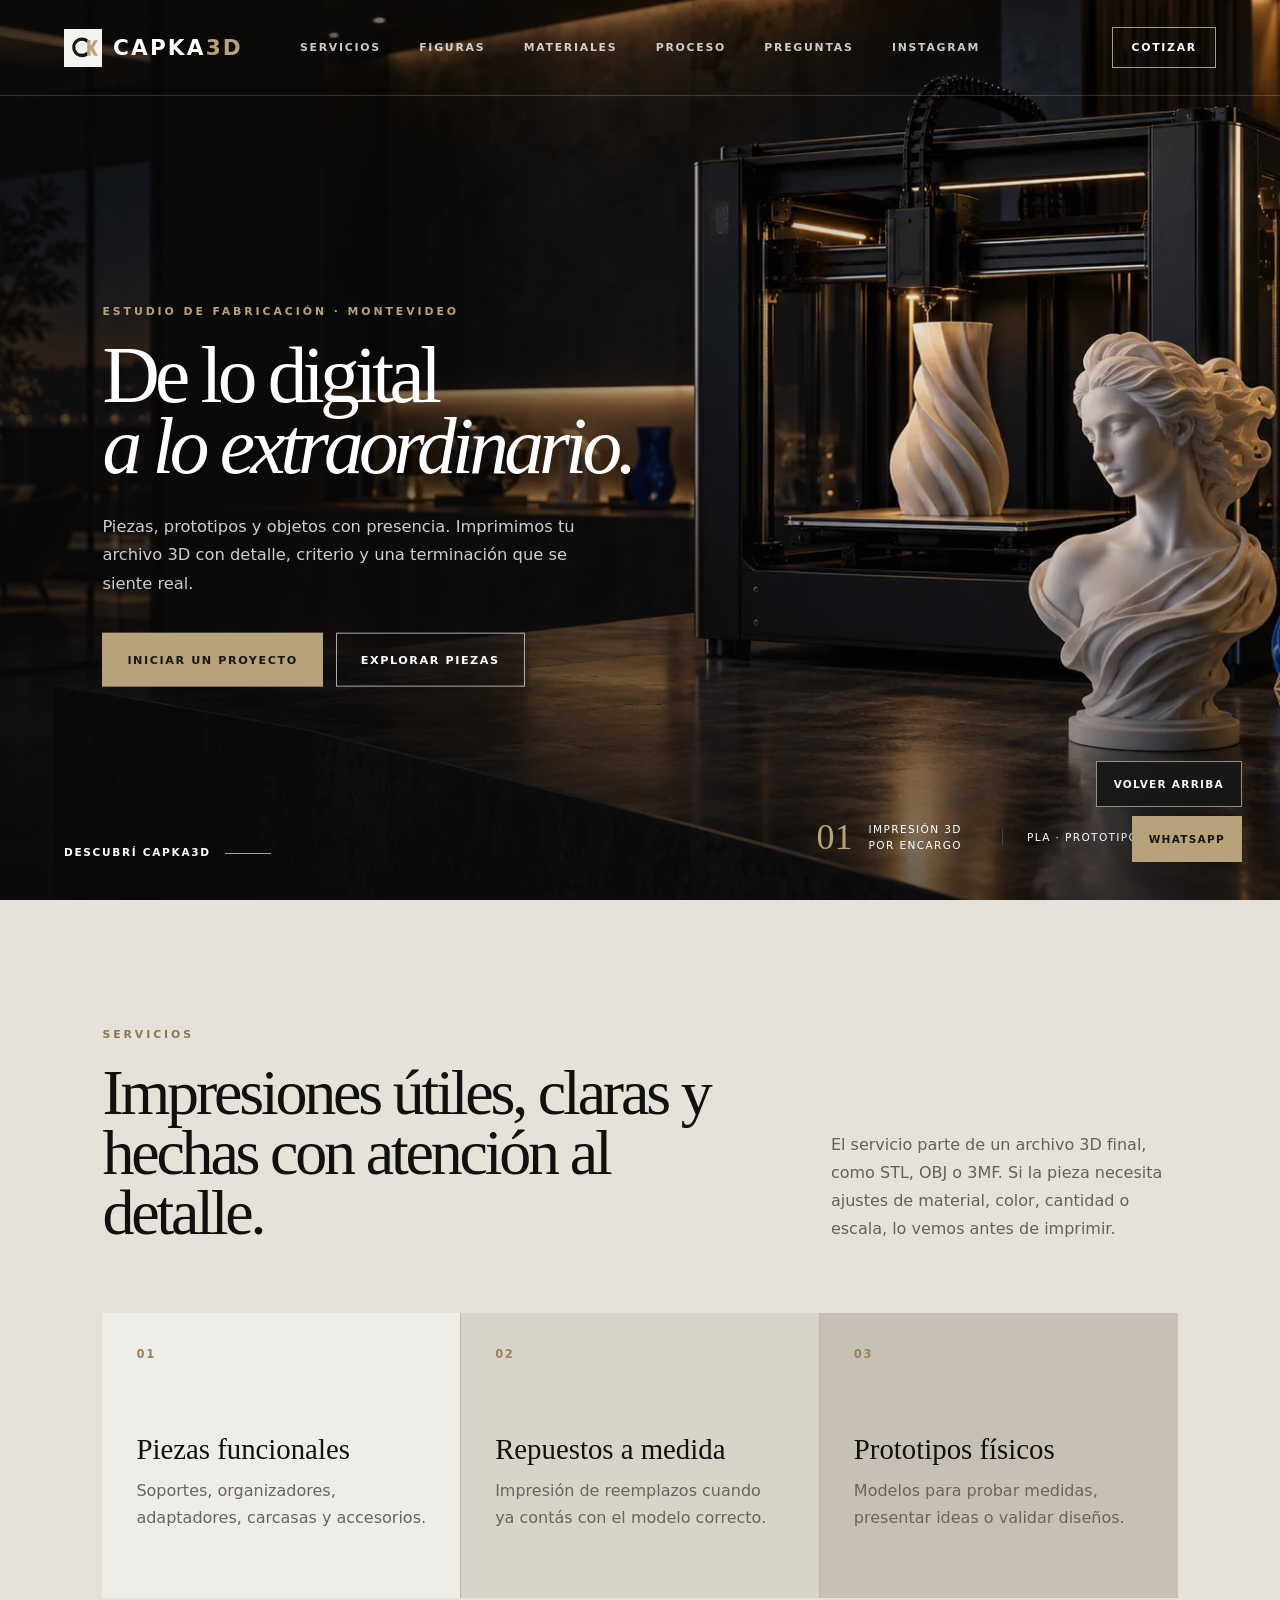
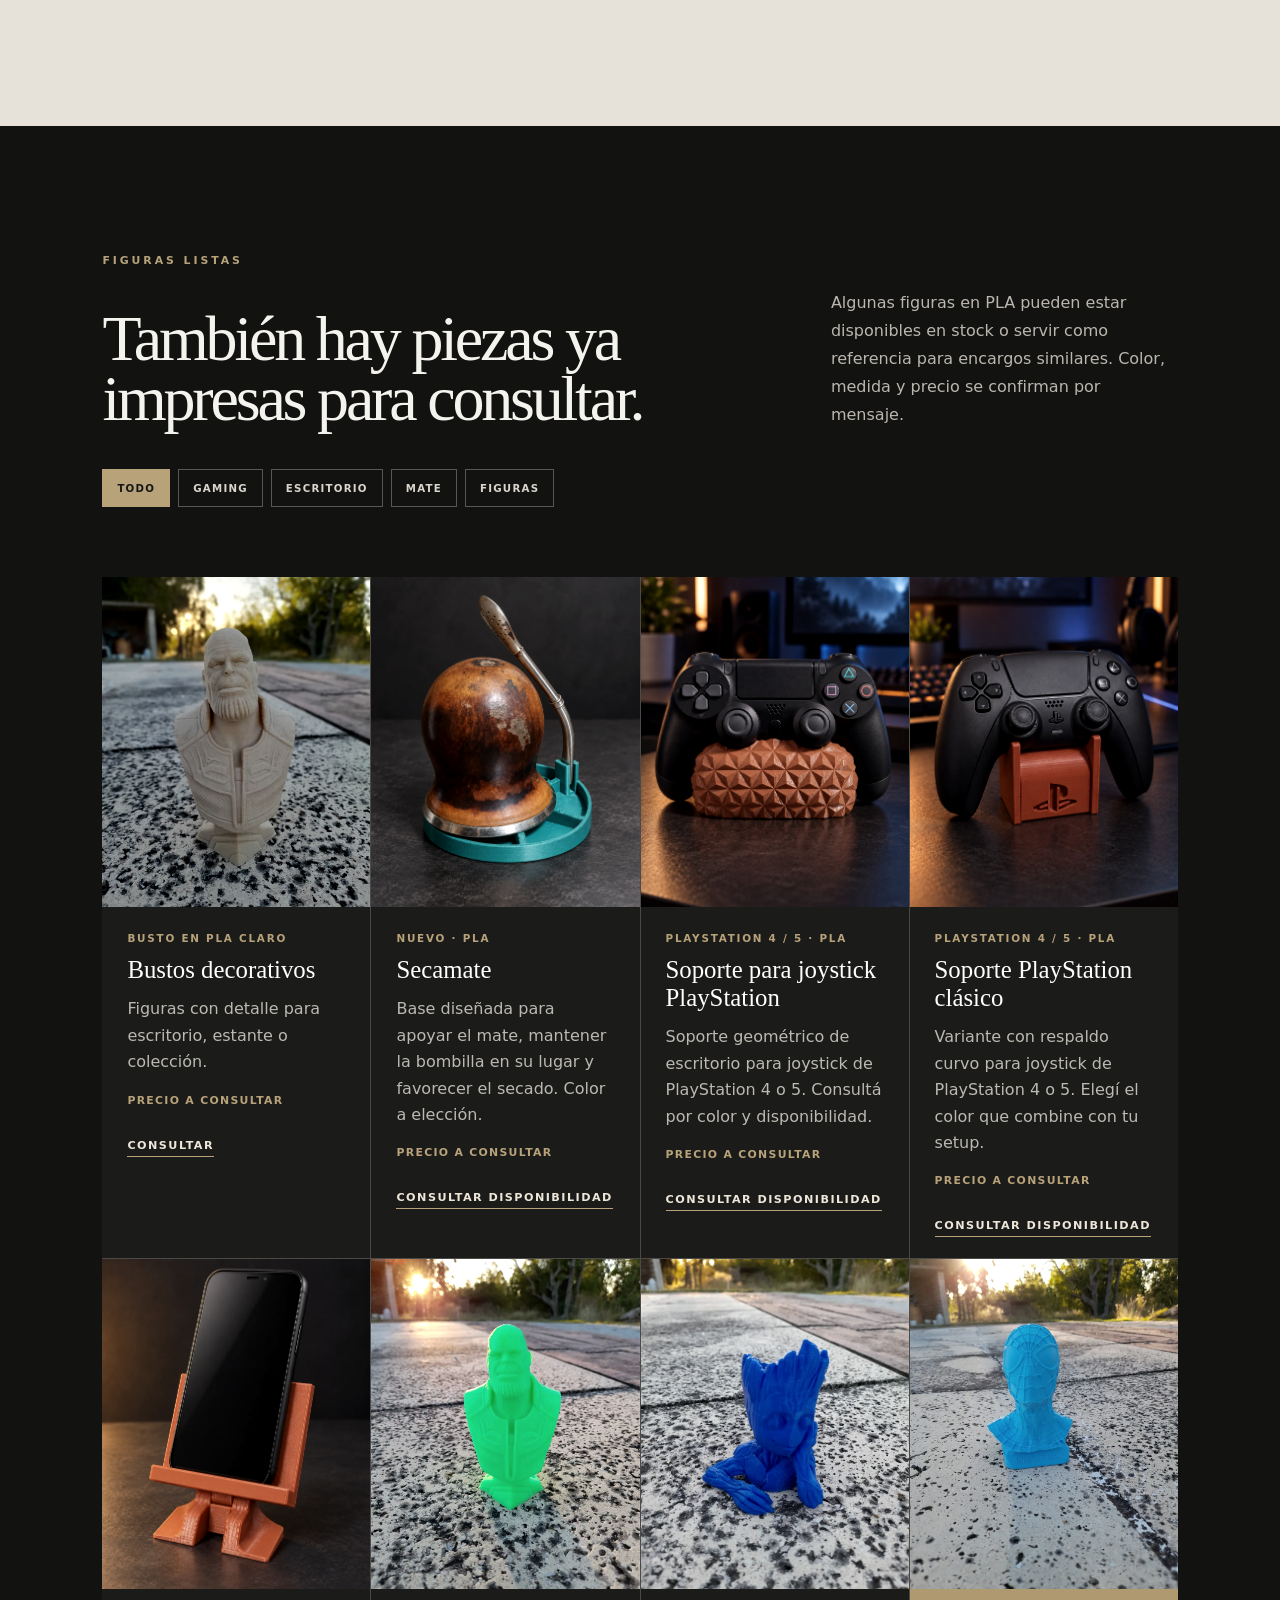
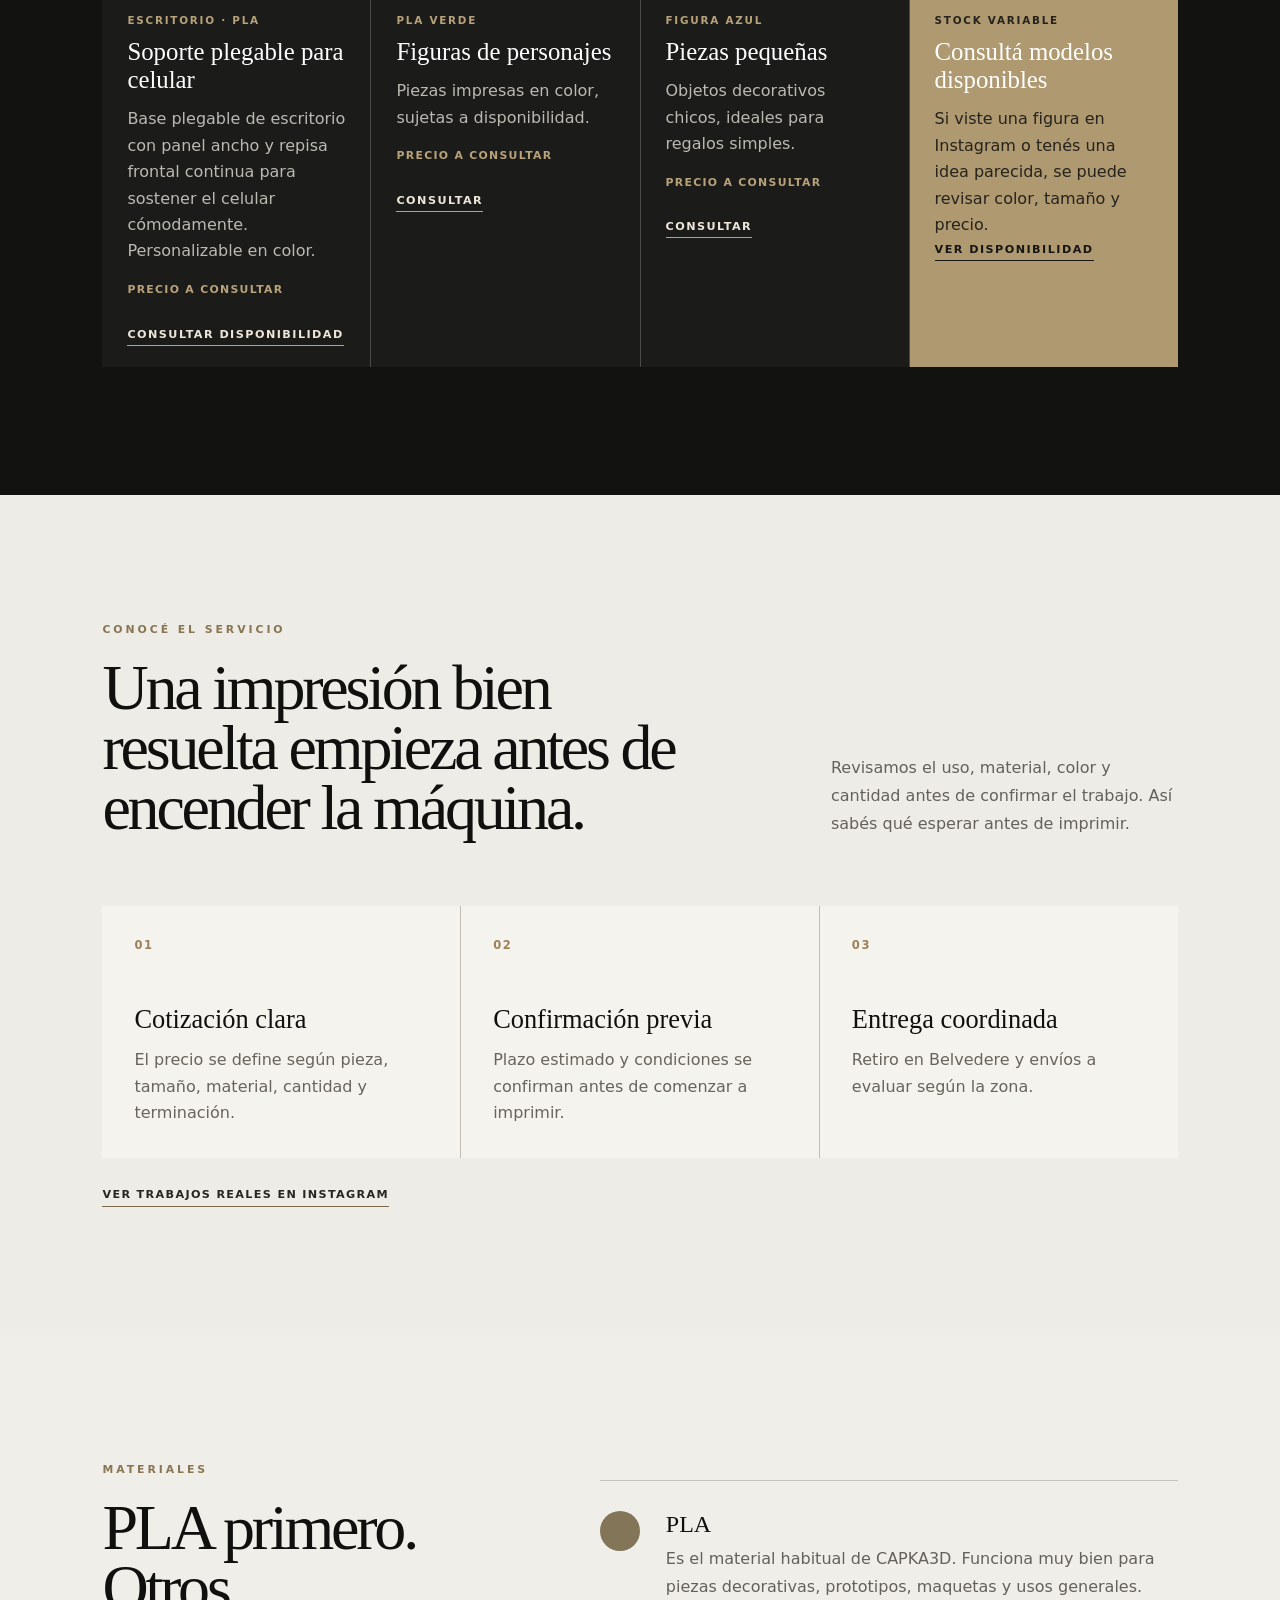
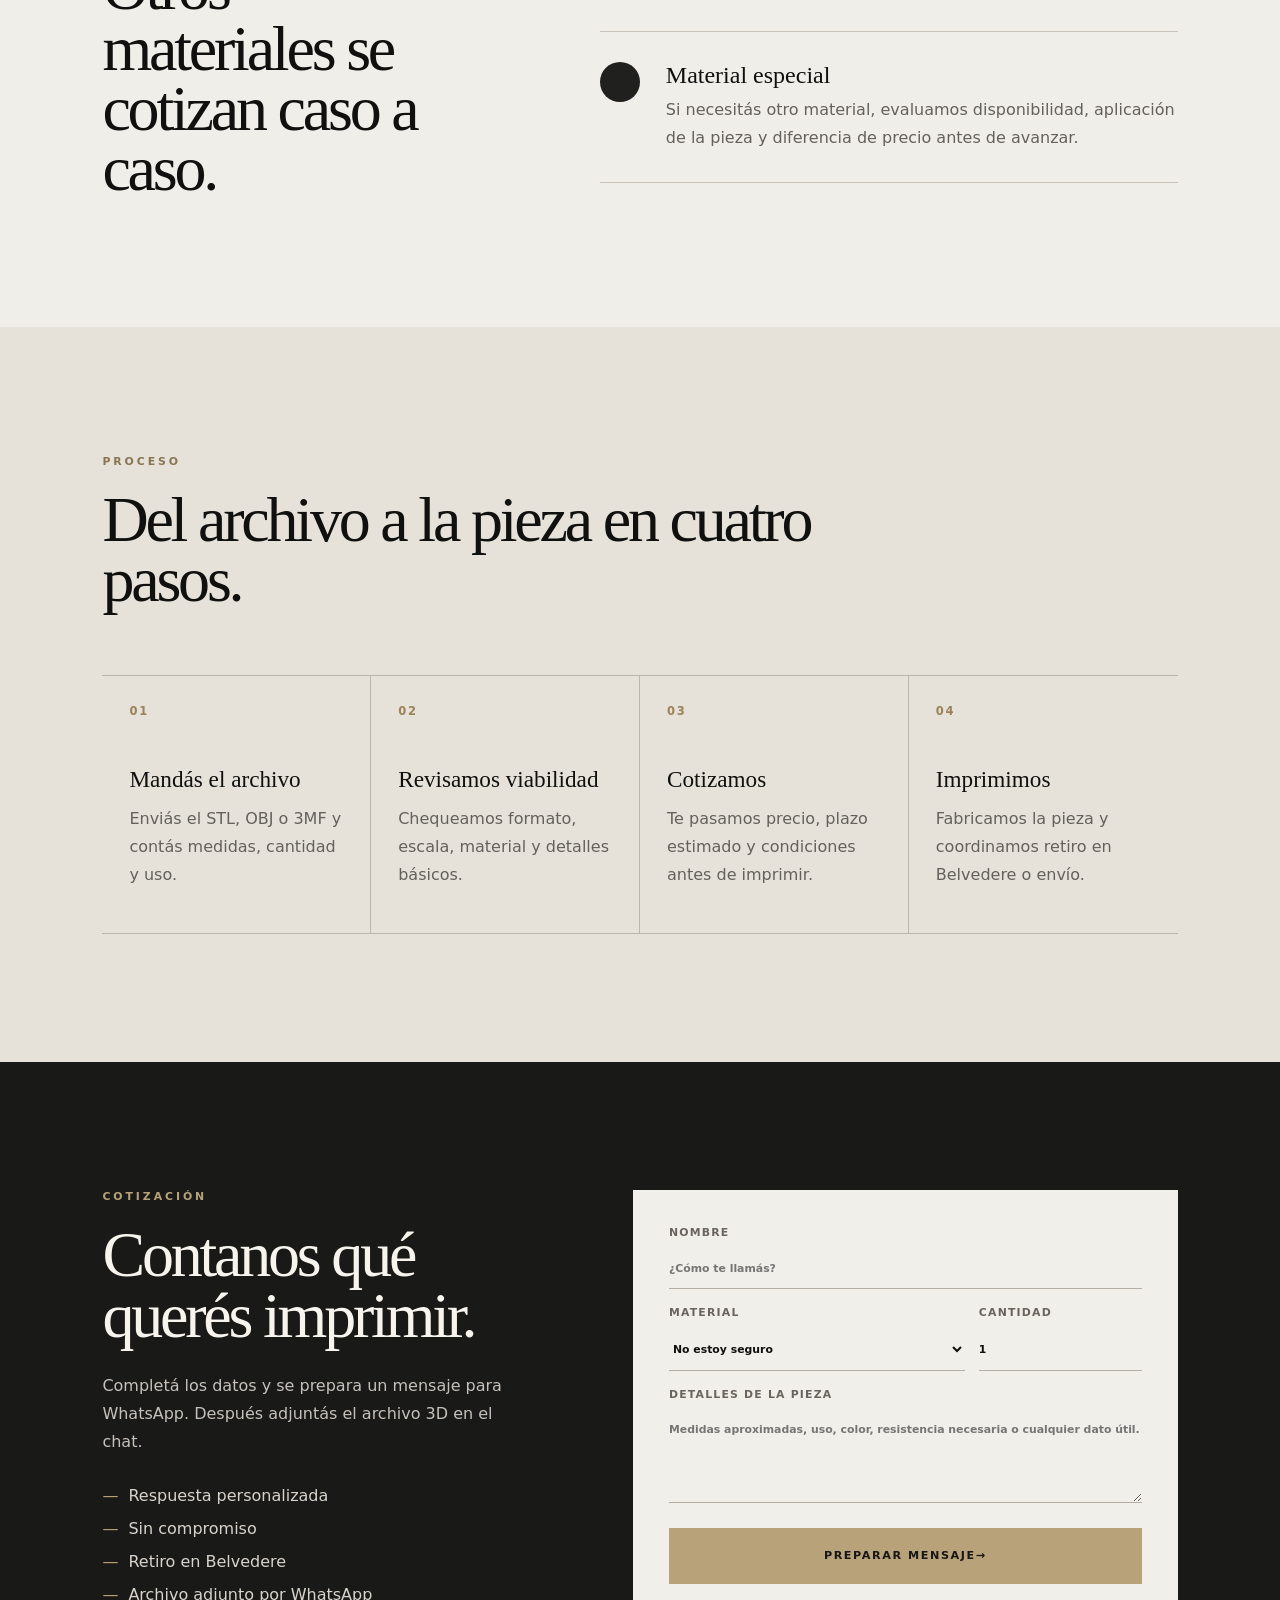
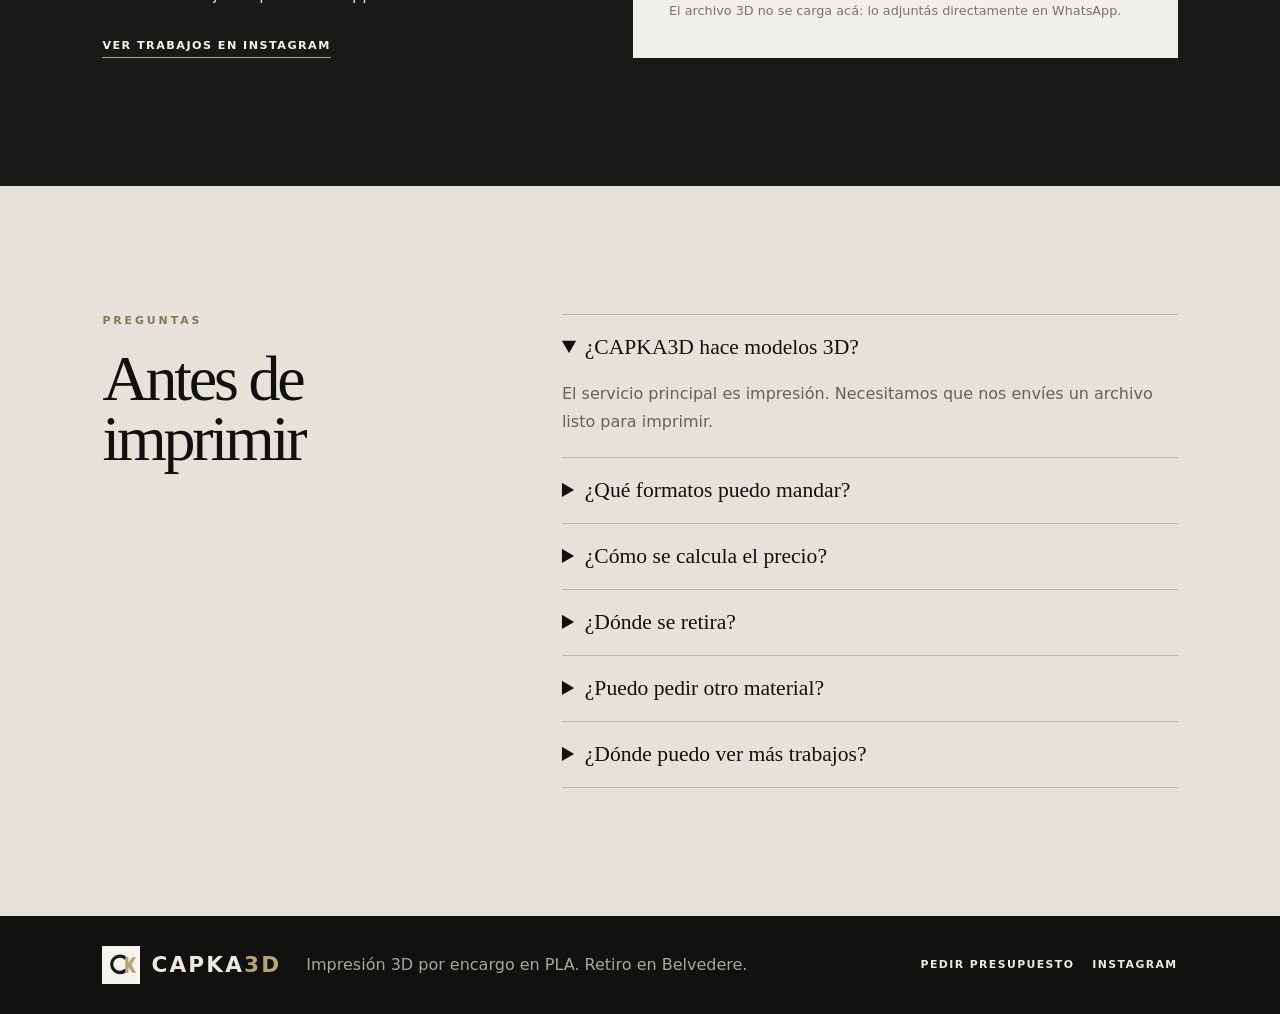
==== commit 0364cc19: "subo mejoras del logo" ====
--- a/index.html
+++ b/index.html
@@ -16,7 +16,7 @@
     <meta name="twitter:card" content="summary_large_image" />
     <link rel="canonical" href="https://capka3d.github.io/" />
     <link rel="preload" href="assets/webp/hero-capka3d-premium-v2.webp" as="image" />
-    <link rel="icon" href="assets/logo-mark.svg" type="image/svg+xml" />
+    <link rel="icon" href="assets/logo-mark-premium.svg" type="image/svg+xml" />
     <link rel="stylesheet" href="styles.css" />
     <script src="script.js" defer></script>
   </head>
@@ -25,7 +25,7 @@
       <a class="brand" href="#inicio" aria-label="CAPKA3D, inicio">
         <img
           class="brand-mark"
-          src="assets/logo-mark.svg"
+          src="assets/logo-mark-premium.svg"
           alt=""
           aria-hidden="true"
         />
@@ -536,7 +536,7 @@
       <a class="brand footer-brand" href="#inicio" aria-label="CAPKA3D, inicio">
         <img
           class="brand-mark"
-          src="assets/logo-mark.svg"
+          src="assets/logo-mark-premium.svg"
           alt=""
           aria-hidden="true"
         />
